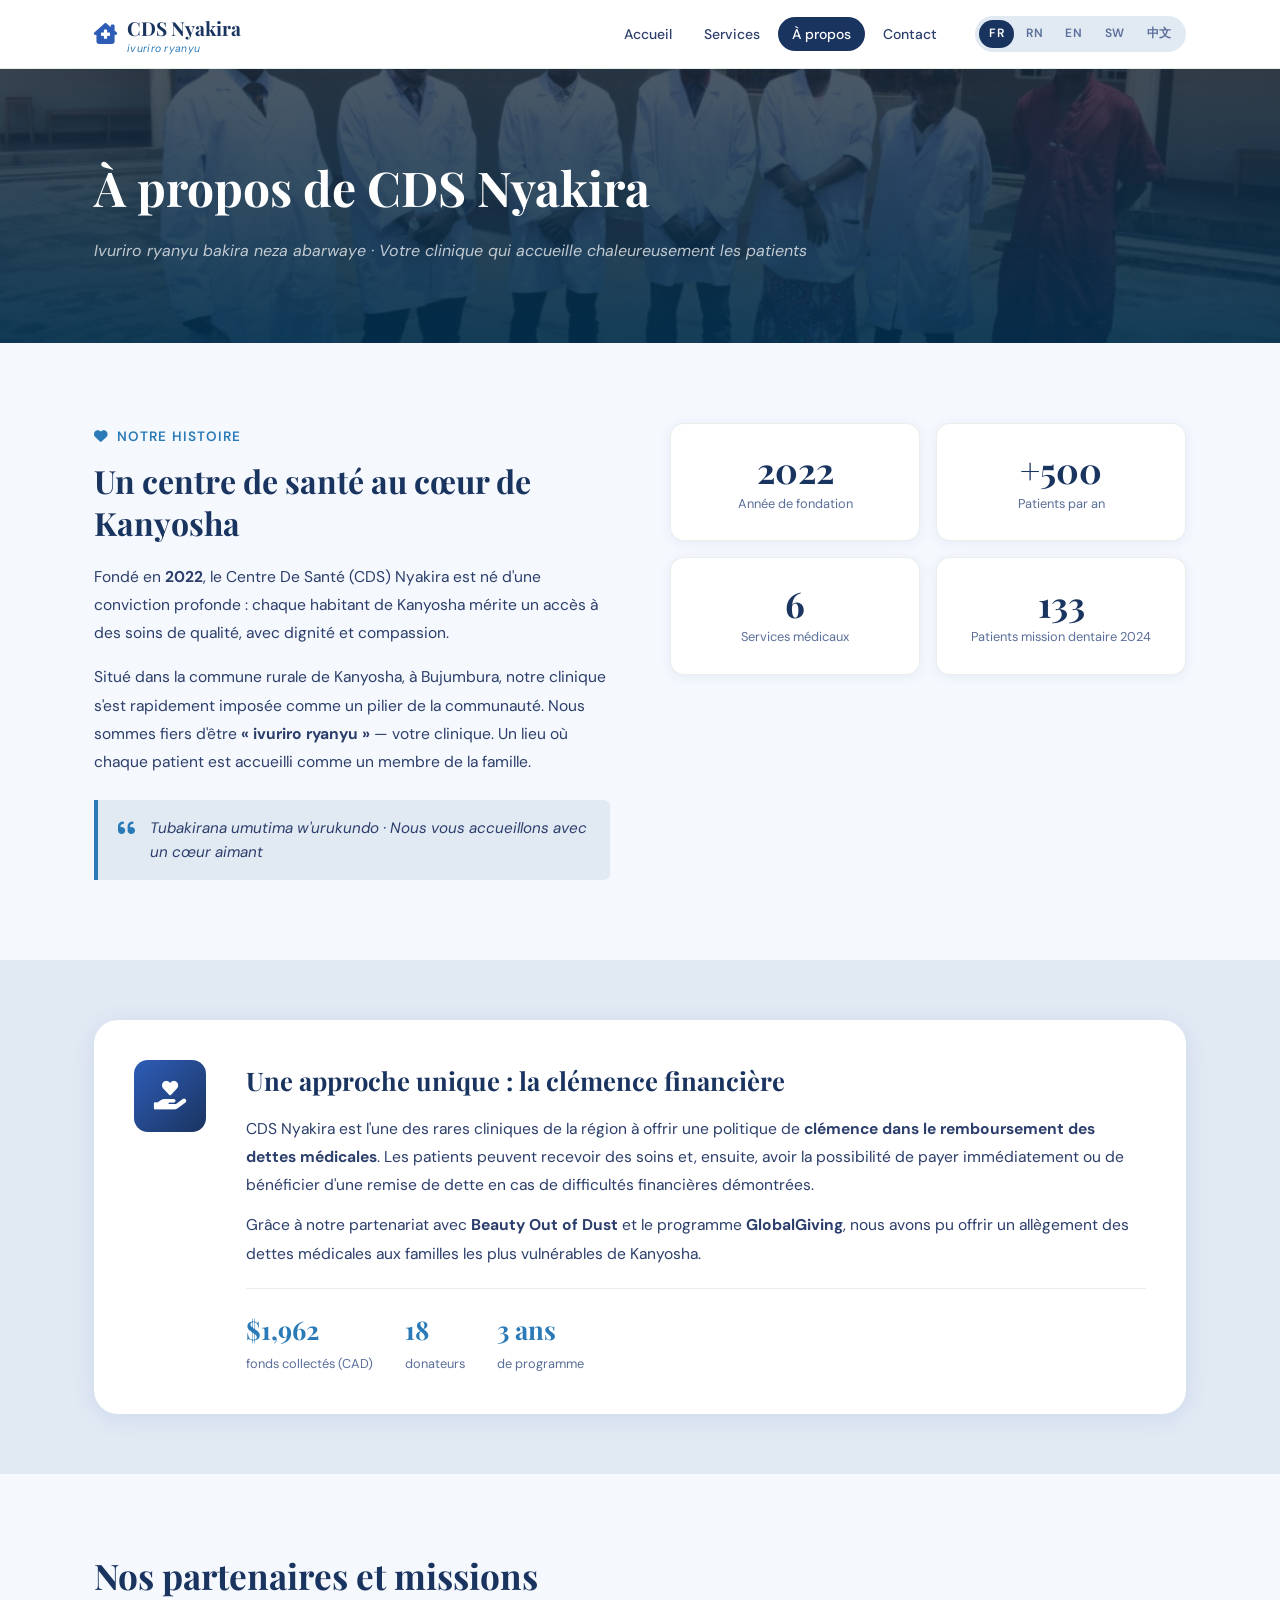
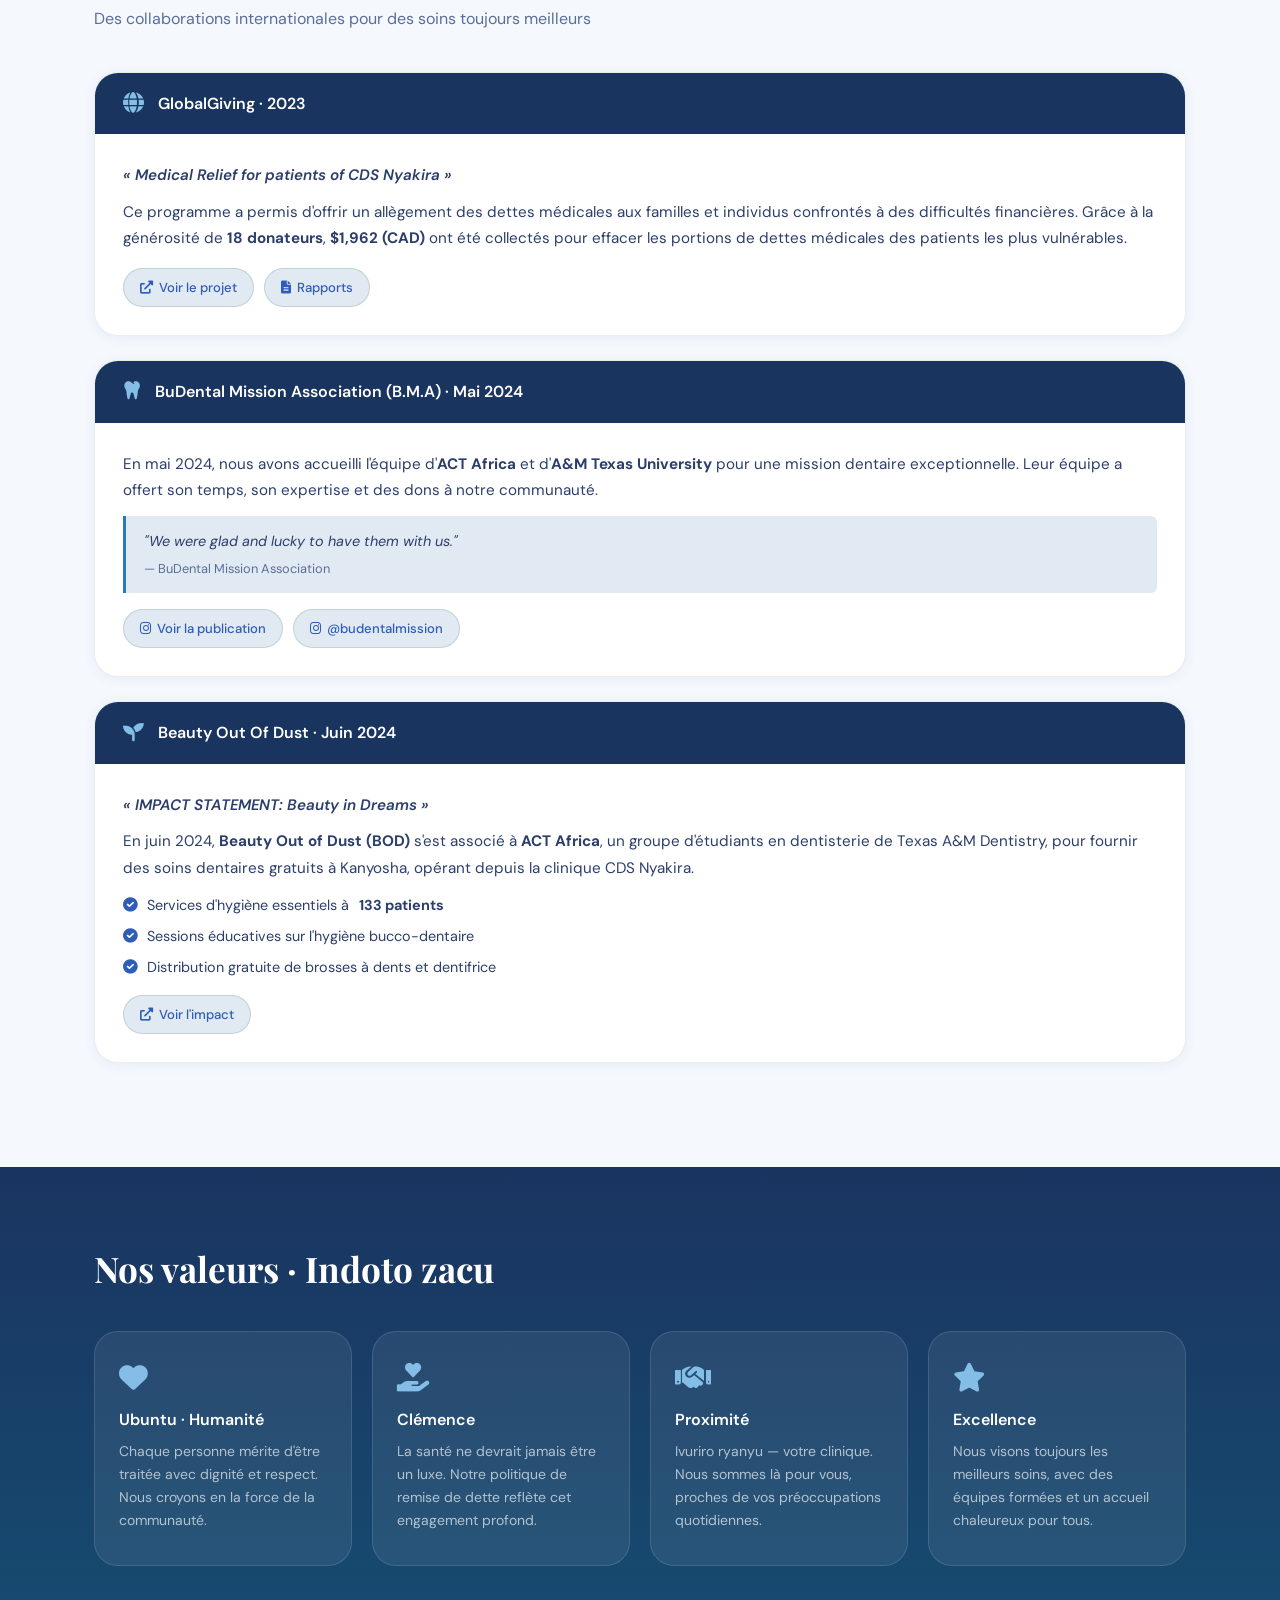
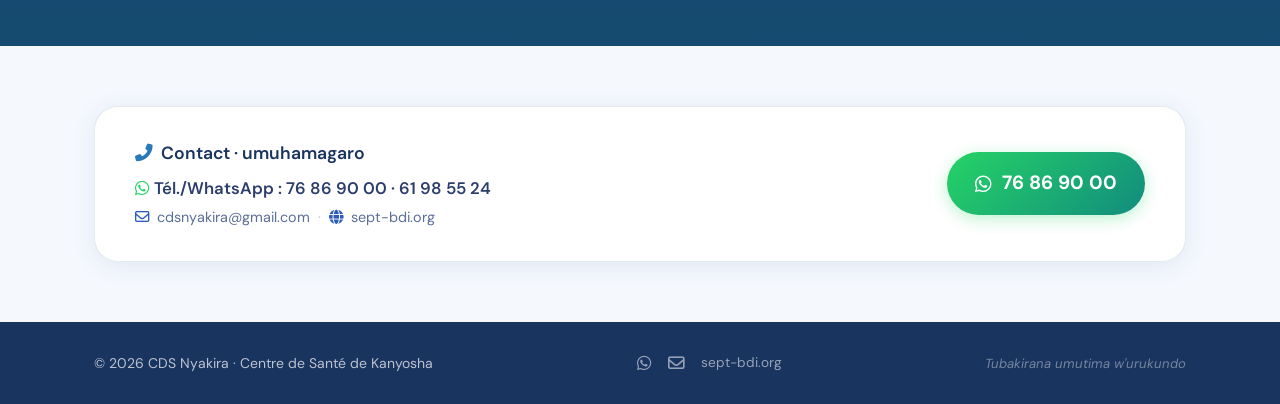
==== about.html @ dc771d0a "Initial commit" ====
<!DOCTYPE html>
<html lang="fr">
<head>
  <meta charset="UTF-8">
  <meta name="viewport" content="width=device-width, initial-scale=1.0">
  <title>CDS Nyakira · À propos de notre clinique à Kanyosha</title>
  <meta name="description" content="Découvrez l'histoire, la mission et les valeurs du Centre De Santé Nyakira à Kanyosha, Bujumbura. Fondé en 2022, partenaire de GlobalGiving et BuDental Mission.">
  <link rel="preconnect" href="https://fonts.googleapis.com">
  <link rel="preconnect" href="https://fonts.gstatic.com" crossorigin>
  <link href="https://fonts.googleapis.com/css2?family=Playfair+Display:ital,wght@0,500;0,700;1,500&family=DM+Sans:wght@300;400;500;600&display=swap" rel="stylesheet">
  <link rel="stylesheet" href="https://cdnjs.cloudflare.com/ajax/libs/font-awesome/6.0.0-beta3/css/all.min.css">
  <link rel="stylesheet" href="css/styles.css">
</head>
<body>

  <!-- ===== HEADER ===== -->
  <header class="site-header">
    <div class="container header-inner">
      <div class="logo">
        <i class="fas fa-clinic-medical"></i>
        <span>CDS Nyakira <small>ivuriro ryanyu</small></span>
      </div>
      <nav class="nav-links">
        <a href="index.html">Accueil</a>
        <a href="services.html">Services</a>
        <a href="about.html" class="active">À propos</a>
        <a href="contact.html">Contact</a>
      </nav>
      <div class="lang-selector" id="langSelector">
        <span class="lang-item active" data-lang="fr">FR</span>
        <span class="lang-item" data-lang="rn">RN</span>
        <span class="lang-item" data-lang="en">EN</span>
        <span class="lang-item" data-lang="sw">SW</span>
        <span class="lang-item" data-lang="zh">中文</span>
      </div>
    </div>
  </header>

  <main>

    <!-- ===== PAGE HEADER ===== -->
    <section class="page-header" style="background-image: url('assets/equipe_nyakira.jpeg');">
      <div class="page-header-overlay"></div>
      <div class="container page-header-content">
        <h1 class="page-title">À propos de CDS Nyakira</h1>
        <p class="page-subtitle">Ivuriro ryanyu bakira neza abarwaye · Votre clinique qui accueille chaleureusement les patients</p>
      </div>
    </section>

    <!-- ===== HISTOIRE & MISSION ===== -->
    <section class="about-mission">
      <div class="container">
        <div class="mission-grid">
          <div class="mission-text">
            <div class="section-tagline">
              <i class="fas fa-heart"></i>
              <span>Notre histoire</span>
            </div>
            <h2>Un centre de santé au cœur de Kanyosha</h2>
            <p class="mission-paragraph">
              Fondé en <strong>2022</strong>, le Centre De Santé (CDS) Nyakira est né d'une conviction profonde : 
              chaque habitant de Kanyosha mérite un accès à des soins de qualité, avec dignité et compassion.
            </p>
            <p class="mission-paragraph">
              Situé dans la commune rurale de Kanyosha, à Bujumbura, notre clinique s'est rapidement imposée 
              comme un pilier de la communauté. Nous sommes fiers d'être <strong>« ivuriro ryanyu »</strong> — votre clinique. 
              Un lieu où chaque patient est accueilli comme un membre de la famille.
            </p>
            <div class="mission-quote">
              <i class="fas fa-quote-left"></i>
              <p>Tubakirana umutima w'urukundo · Nous vous accueillons avec un cœur aimant</p>
            </div>
          </div>
          <div class="mission-stats">
            <div class="stat-card">
              <div class="stat-number">2022</div>
              <div class="stat-label">Année de fondation</div>
            </div>
            <div class="stat-card">
              <div class="stat-number">+500</div>
              <div class="stat-label">Patients par an</div>
            </div>
            <div class="stat-card">
              <div class="stat-number">6</div>
              <div class="stat-label">Services médicaux</div>
            </div>
            <div class="stat-card">
              <div class="stat-number">133</div>
              <div class="stat-label">Patients mission dentaire 2024</div>
            </div>
          </div>
        </div>
      </div>
    </section>

    <!-- ===== APPROCHE : CLÉMENCE FINANCIÈRE ===== -->
    <section class="approach-section">
      <div class="container">
        <div class="approach-card">
          <div class="approach-icon">
            <i class="fas fa-hand-holding-heart"></i>
          </div>
          <div class="approach-content">
            <h2>Une approche unique : la clémence financière</h2>
            <p>
              CDS Nyakira est l'une des rares cliniques de la région à offrir une politique de <strong>clémence dans le remboursement des dettes médicales</strong>. 
              Les patients peuvent recevoir des soins et, ensuite, avoir la possibilité de payer immédiatement ou de bénéficier d'une remise de dette en cas de difficultés financières démontrées.
            </p>
            <p>
              Grâce à notre partenariat avec <strong>Beauty Out of Dust</strong> et le programme <strong>GlobalGiving</strong>, nous avons pu offrir un allègement 
              des dettes médicales aux familles les plus vulnérables de Kanyosha.
            </p>
            <div class="approach-stats">
              <div class="approach-stat-item">
                <span class="stat-highlight">$1,962</span>
                <span class="stat-desc">fonds collectés (CAD)</span>
              </div>
              <div class="approach-stat-item">
                <span class="stat-highlight">18</span>
                <span class="stat-desc">donateurs</span>
              </div>
              <div class="approach-stat-item">
                <span class="stat-highlight">3 ans</span>
                <span class="stat-desc">de programme</span>
              </div>
            </div>
          </div>
        </div>
      </div>
    </section>

    <!-- ===== PARTENARIATS & MISSIONS ===== -->
    <section class="partnerships-section">
      <div class="container">
        <h2 class="section-title">Nos partenaires et missions</h2>
        <p class="section-sub">Des collaborations internationales pour des soins toujours meilleurs</p>

        <!-- GlobalGiving -->
        <div class="partnership-card">
          <div class="partnership-header">
            <i class="fas fa-globe"></i>
            <h3>GlobalGiving · 2023</h3>
          </div>
          <div class="partnership-body">
            <p class="partnership-title">« Medical Relief for patients of CDS Nyakira »</p>
            <p>
              Ce programme a permis d'offrir un allègement des dettes médicales aux familles et individus confrontés à des difficultés financières. 
              Grâce à la générosité de <strong>18 donateurs</strong>, <strong>$1,962 (CAD)</strong> ont été collectés pour effacer les portions de dettes médicales des patients les plus vulnérables.
            </p>
            <div class="partnership-links">
              <a href="https://www.globalgiving.org/projects/medical-relief-for-patients-of-cds-nyakira/" target="_blank" rel="noopener" class="btn-link">
                <i class="fas fa-external-link-alt"></i> Voir le projet
              </a>
              <a href="https://www.globalgiving.org/projects/medical-relief-for-patients-of-cds-nyakira/reports/#menu" target="_blank" rel="noopener" class="btn-link">
                <i class="fas fa-file-alt"></i> Rapports
              </a>
            </div>
          </div>
        </div>

        <!-- BuDental Mission -->
        <div class="partnership-card">
          <div class="partnership-header">
            <i class="fas fa-tooth"></i>
            <h3>BuDental Mission Association (B.M.A) · Mai 2024</h3>
          </div>
          <div class="partnership-body">
            <p>
              En mai 2024, nous avons accueilli l'équipe d'<strong>ACT Africa</strong> et d'<strong>A&amp;M Texas University</strong> pour une mission dentaire exceptionnelle. Leur équipe a offert son temps, son expertise et des dons à notre communauté.
            </p>
            <blockquote class="instagram-quote">
              "We were glad and lucky to have them with us."
              <footer>— BuDental Mission Association</footer>
            </blockquote>
            <div class="partnership-links">
              <a href="https://www.instagram.com/p/C_Gjzfpi729/" target="_blank" rel="noopener" class="btn-link">
                <i class="fab fa-instagram"></i> Voir la publication
              </a>
              <a href="https://www.instagram.com/budentalmission/" target="_blank" rel="noopener" class="btn-link">
                <i class="fab fa-instagram"></i> @budentalmission
              </a>
            </div>
          </div>
        </div>

        <!-- Beauty Out Of Dust -->
        <div class="partnership-card">
          <div class="partnership-header">
            <i class="fas fa-seedling"></i>
            <h3>Beauty Out Of Dust · Juin 2024</h3>
          </div>
          <div class="partnership-body">
            <p class="partnership-title">« IMPACT STATEMENT: Beauty in Dreams »</p>
            <p>
              En juin 2024, <strong>Beauty Out of Dust (BOD)</strong> s'est associé à <strong>ACT Africa</strong>, un groupe d'étudiants en dentisterie de Texas A&amp;M Dentistry, pour fournir des soins dentaires gratuits à Kanyosha, opérant depuis la clinique CDS Nyakira.
            </p>
            <ul class="impact-list">
              <li><i class="fas fa-check-circle"></i> Services d'hygiène essentiels à <strong>133 patients</strong></li>
              <li><i class="fas fa-check-circle"></i> Sessions éducatives sur l'hygiène bucco-dentaire</li>
              <li><i class="fas fa-check-circle"></i> Distribution gratuite de brosses à dents et dentifrice</li>
            </ul>
            <div class="partnership-links">
              <a href="https://www.bod11.org/impact.html" target="_blank" rel="noopener" class="btn-link">
                <i class="fas fa-external-link-alt"></i> Voir l'impact
              </a>
            </div>
          </div>
        </div>

      </div>
    </section>

    <!-- ===== VALEURS ===== -->
    <section class="values-section">
      <div class="container">
        <h2 class="section-title">Nos valeurs · Indoto zacu</h2>
        <div class="values-grid">
          <div class="value-card">
            <i class="fas fa-heart"></i>
            <h3>Ubuntu · Humanité</h3>
            <p>Chaque personne mérite d'être traitée avec dignité et respect. Nous croyons en la force de la communauté.</p>
          </div>
          <div class="value-card">
            <i class="fas fa-hand-holding-heart"></i>
            <h3>Clémence</h3>
            <p>La santé ne devrait jamais être un luxe. Notre politique de remise de dette reflète cet engagement profond.</p>
          </div>
          <div class="value-card">
            <i class="fas fa-handshake"></i>
            <h3>Proximité</h3>
            <p>Ivuriro ryanyu — votre clinique. Nous sommes là pour vous, proches de vos préoccupations quotidiennes.</p>
          </div>
          <div class="value-card">
            <i class="fas fa-star"></i>
            <h3>Excellence</h3>
            <p>Nous visons toujours les meilleurs soins, avec des équipes formées et un accueil chaleureux pour tous.</p>
          </div>
        </div>
      </div>
    </section>

    <!-- ===== CONTACT BAND ===== -->
    <section class="container">
      <div class="contact-band">
        <div class="contact-info">
          <h3><i class="fas fa-phone-alt"></i> Contact · umuhamagaro</h3>
          <p class="contact-phone"><i class="fab fa-whatsapp"></i> Tél./WhatsApp : 76 86 90 00 · 61 98 55 24</p>
          <p class="contact-email">
            <i class="far fa-envelope"></i> cdsnyakira@gmail.com
            <span class="separator">·</span>
            <i class="fas fa-globe"></i> sept-bdi.org
          </p>
        </div>
        <div class="contact-highlight">
          <i class="fab fa-whatsapp"></i> 76 86 90 00
        </div>
      </div>
    </section>

  </main>

  <!-- ===== FOOTER ===== -->
  <footer class="footer">
    <div class="container footer-content">
      <div>© 2026 CDS Nyakira · Centre de Santé de Kanyosha</div>
      <div class="footer-links">
        <a href="https://wa.me/25776869000" target="_blank" rel="noopener"><i class="fab fa-whatsapp"></i></a>
        <a href="mailto:cdsnyakira@gmail.com"><i class="far fa-envelope"></i></a>
        <a href="https://sept-bdi.org" target="_blank" rel="noopener">sept-bdi.org</a>
      </div>
      <div class="footer-motto">Tubakirana umutima w'urukundo</div>
    </div>
  </footer>

  <script src="js/script.js"></script>
</body>
</html>
---- css/styles.css ----
/* ============================================================
   CDS Nyakira — styles.css
   Design: Warm-earthy humanitarian, rooted in African soil
   Palette: deep forest green + warm ochre + soft cream
   ============================================================ */

@import url('https://fonts.googleapis.com/css2?family=Playfair+Display:ital,wght@0,500;0,700;1,500&family=DM+Sans:wght@300;400;500;600&display=swap');

/* ── CSS Variables ─────────────────────────────────────────── */
:root {
  --green-deep:   #1a3460;
  --green-mid:    #2e5db8;
  --green-light:  #4a7fd4;
  --ochre:        #2a7ab7;
  --ochre-light:  #84bee6;
  --cream:        #f5f8fd;
  --cream-dark:   #e1e9f3;
  --text-dark:    #0f1e3d;
  --text-mid:     #2c3e6b;
  --text-light:   #5a6e99;
  --white:        #ffffff;
  --shadow-soft:  0 4px 24px rgba(46,93,184,0.10);
  --shadow-card:  0 2px 12px rgba(46,93,184,0.08);
  --radius-sm:    6px;
  --radius-md:    14px;
  --radius-lg:    24px;
  --radius-pill:  100px;
  --transition:   0.25s ease;
  --font-display: 'Playfair Display', Georgia, serif;
  --font-body:    'DM Sans', system-ui, sans-serif;
}

/* ── Reset & Base ──────────────────────────────────────────── */
*, *::before, *::after { box-sizing: border-box; margin: 0; padding: 0; }
html { scroll-behavior: smooth; font-size: 16px; }
body {
  font-family: var(--font-body);
  background: var(--cream);
  color: var(--text-dark);
  line-height: 1.6;
  -webkit-font-smoothing: antialiased;
}
img { display: block; max-width: 100%; }
a { color: inherit; text-decoration: none; }
ul { list-style: none; }

/* ── Container ─────────────────────────────────────────────── */
.container {
  width: 100%;
  max-width: 1140px;
  margin-inline: auto;
  padding-inline: 24px;
}

/* ── Header ────────────────────────────────────────────────── */
.site-header {
  position: sticky;
  top: 0;
  z-index: 100;
  background: var(--white);
  border-bottom: 1px solid rgba(46,107,69,0.12);
  box-shadow: 0 2px 16px rgba(26,61,43,0.06);
  transition: box-shadow var(--transition);
}
.header-inner {
  display: flex;
  align-items: center;
  gap: 24px;
  height: 68px;
}
.logo {
  display: flex;
  align-items: center;
  gap: 10px;
  font-family: var(--font-display);
  font-size: 1.2rem;
  font-weight: 700;
  color: var(--green-deep);
  white-space: nowrap;
  flex-shrink: 0;
}
.logo i {
  color: var(--green-mid);
  font-size: 1.3rem;
}
.logo small {
  display: block;
  font-family: var(--font-body);
  font-size: 0.65rem;
  font-weight: 400;
  color: var(--ochre);
  font-style: italic;
  letter-spacing: 0.03em;
  line-height: 1;
}

.nav-links {
  display: flex;
  gap: 4px;
  margin-left: auto;
}
.nav-links a {
  padding: 6px 14px;
  border-radius: var(--radius-pill);
  font-size: 0.875rem;
  font-weight: 500;
  color: var(--text-mid);
  transition: all var(--transition);
}
.nav-links a:hover,
.nav-links a.active {
  background: var(--green-deep);
  color: var(--white);
}

.lang-selector {
  display: flex;
  gap: 2px;
  background: var(--cream-dark);
  padding: 4px;
  border-radius: var(--radius-pill);
  flex-shrink: 0;
}
.lang-item {
  padding: 4px 10px;
  border-radius: var(--radius-pill);
  font-size: 0.75rem;
  font-weight: 600;
  color: var(--text-light);
  cursor: pointer;
  transition: all var(--transition);
  letter-spacing: 0.05em;
}
.lang-item:hover { color: var(--green-mid); }
.lang-item.active {
  background: var(--green-deep);
  color: var(--white);
}

/* ── Hero Section ──────────────────────────────────────────── */
.hero {
  position: relative;
  min-height: 88vh;
  display: flex;
  align-items: center;
  background-size: cover;
  background-position: center;
  background-color: var(--green-deep);
}
.hero-overlay {
  position: absolute;
  inset: 0;
  background: linear-gradient(110deg,
    rgba(26, 46, 61, 0.88) 0%,
    rgba(26, 44, 61, 0.72) 50%,
    rgba(26, 49, 61, 0.4) 100%);
}
.hero-grid { position: relative; z-index: 1; }
.hero-content { max-width: 640px; }

.hero-subhead {
  display: inline-flex;
  align-items: center;
  gap: 8px;
  background: rgba(201,134,42,0.18);
  border: 1px solid rgba(201,134,42,0.35);
  color: var(--ochre-light);
  font-size: 0.875rem;
  font-weight: 500;
  padding: 6px 16px;
  border-radius: var(--radius-pill);
  margin-bottom: 20px;
  letter-spacing: 0.04em;
}
.hero-subhead i { color: #d7272ac3; }

.hero-title {
  font-family: var(--font-display);
  font-size: clamp(2.2rem, 5vw, 3.6rem);
  line-height: 1.15;
  color: var(--white);
  margin-bottom: 20px;
  font-weight: 700;
}
.hero-kirundi {
  display: block;
  font-size: 0.8em;
  font-style: italic;
  color: var(--ochre-light);
  font-weight: 500;
  margin-bottom: 4px;
}

.hero-text {
  color: rgba(255,255,255,0.82);
  font-size: 1.05rem;
  line-height: 1.7;
  margin-bottom: 32px;
  max-width: 520px;
}

.btn-group {
  display: flex;
  flex-wrap: wrap;
  gap: 12px;
  margin-bottom: 32px;
}
.btn {
  display: inline-flex;
  align-items: center;
  gap: 8px;
  padding: 13px 26px;
  border-radius: var(--radius-pill);
  font-size: 0.925rem;
  font-weight: 600;
  cursor: pointer;
  transition: all var(--transition);
  border: 2px solid transparent;
}
.btn-primary {
  background: var(--ochre);
  color: var(--white);
  border-color: var(--ochre);
}
.btn-primary:hover {
  background: var(--ochre-light);
  border-color: var(--ochre-light);
  transform: translateY(-2px);
  box-shadow: 0 6px 20px rgba(201,134,42,0.35);
}
.btn-outline {
  background: transparent;
  color: var(--white);
  border-color: rgba(255,255,255,0.5);
}
.btn-outline:hover {
  background: rgba(255,255,255,0.12);
  border-color: var(--white);
}
.btn-green {
  background: var(--green-mid);
  color: var(--white);
  border-color: var(--green-mid);
}
.btn-green:hover {
  background: var(--green-deep);
  transform: translateY(-2px);
}

.badge-group {
  display: flex;
  flex-wrap: wrap;
  gap: 8px;
}
.badge-impact {
  display: inline-flex;
  align-items: center;
  gap: 6px;
  background: rgba(255,255,255,0.10);
  border: 1px solid rgba(255,255,255,0.20);
  color: rgba(255,255,255,0.85);
  font-size: 0.78rem;
  padding: 5px 12px;
  border-radius: var(--radius-pill);
}
.badge-impact i { color: var(--ochre-light); }

/* ── Section Titles ────────────────────────────────────────── */
.section-title {
  font-family: var(--font-display);
  font-size: clamp(1.6rem, 3vw, 2.2rem);
  color: var(--green-deep);
  margin-bottom: 8px;
  line-height: 1.25;
}
.section-sub {
  color: var(--text-light);
  font-size: 1rem;
  margin-bottom: 40px;
}
.section-tagline {
  display: inline-flex;
  align-items: center;
  gap: 8px;
  color: var(--ochre);
  font-size: 0.85rem;
  font-weight: 600;
  letter-spacing: 0.08em;
  text-transform: uppercase;
  margin-bottom: 12px;
}

/* ── Services Grid ─────────────────────────────────────────── */
.services-section {
  padding-block: 80px;
}
.card-grid {
  display: grid;
  grid-template-columns: repeat(auto-fill, minmax(170px, 1fr));
  gap: 16px;
}
.service-card {
  background: var(--white);
  border: 1px solid rgba(46,107,69,0.10);
  border-radius: var(--radius-md);
  padding: 28px 20px;
  text-align: center;
  cursor: pointer;
  transition: all var(--transition);
  box-shadow: var(--shadow-card);
}
.service-card:hover {
  transform: translateY(-5px);
  box-shadow: var(--shadow-soft);
  border-color: var(--green-light);
}
.service-card i {
  font-size: 1.8rem;
  color: var(--green-mid);
  margin-bottom: 12px;
  display: block;
}
.service-card h3 {
  font-size: 0.95rem;
  font-weight: 600;
  color: var(--green-deep);
  margin-bottom: 4px;
}
.service-card p {
  font-size: 0.8rem;
  color: var(--text-light);
}

/* ── Partners / Impact ─────────────────────────────────────── */
.partners-section {
  padding-block: 60px;
}
.partner-logos {
  display: flex;
  flex-wrap: wrap;
  gap: 20px;
  margin-bottom: 32px;
}
.partner-item {
  display: flex;
  align-items: center;
  gap: 10px;
  background: var(--white);
  border: 1px solid rgba(46,107,69,0.12);
  padding: 12px 20px;
  border-radius: var(--radius-md);
  font-size: 0.9rem;
  font-weight: 500;
  color: var(--text-mid);
  cursor: pointer;
  transition: all var(--transition);
  box-shadow: var(--shadow-card);
}
.partner-item i {
  color: var(--green-mid);
  font-size: 1.1rem;
}
.partner-item:hover {
  border-color: var(--green-mid);
  transform: translateY(-2px);
}
.impact-statement {
  background: linear-gradient(135deg, var(--green-deep) 0%, var(--green-mid) 100%);
  border-radius: var(--radius-lg);
  padding: 28px 32px;
  color: rgba(255,255,255,0.9);
  font-size: 0.975rem;
  line-height: 1.7;
}
.impact-statement p + p { margin-top: 10px; }
.impact-statement strong { color: var(--ochre-light); }
.impact-statement em { font-style: italic; color: rgba(255,255,255,0.75); }
.star { font-size: 1.1em; }

/* ── Contact Band ──────────────────────────────────────────── */
.contact-band {
  background: var(--white);
  border: 1px solid rgba(46,107,69,0.12);
  border-radius: var(--radius-lg);
  padding: 32px 40px;
  display: flex;
  align-items: center;
  justify-content: space-between;
  gap: 24px;
  margin-block: 60px;
  box-shadow: var(--shadow-soft);
}
.contact-info h3 {
  font-size: 1.1rem;
  font-weight: 600;
  color: var(--green-deep);
  margin-bottom: 8px;
  display: flex;
  align-items: center;
  gap: 8px;
}
.contact-info h3 i { color: var(--ochre); }
.contact-phone {
  font-size: 1.05rem;
  font-weight: 600;
  color: var(--text-mid);
  margin-bottom: 4px;
}
.contact-phone .fab { color: #25d366; }
.contact-email {
  font-size: 0.9rem;
  color: var(--text-light);
  display: flex;
  align-items: center;
  gap: 8px;
  flex-wrap: wrap;
}
.contact-email i { color: var(--green-mid); }
.separator { color: var(--text-light); opacity: 0.4; }
.contact-highlight {
  background: linear-gradient(135deg, #25d366, #128c7e);
  color: var(--white);
  padding: 16px 28px;
  border-radius: var(--radius-pill);
  font-size: 1.2rem;
  font-weight: 700;
  display: flex;
  align-items: center;
  gap: 10px;
  white-space: nowrap;
  flex-shrink: 0;
  box-shadow: 0 4px 16px rgba(37,211,102,0.30);
}

/* ── About Grid (home) ─────────────────────────────────────── */
.about-section { padding-bottom: 80px; }
.about-grid {
  display: grid;
  grid-template-columns: 1fr 1fr;
  gap: 24px;
}
.about-card {
  border-radius: var(--radius-lg);
  padding: 36px 32px;
}
.about-card.compassion {
  background: linear-gradient(135deg, var(--green-deep) 0%, #055c9bcc 100%);
  color: var(--white);
}
.about-card.location {
  background: var(--white);
  border: 1px solid rgba(46,107,69,0.12);
  box-shadow: var(--shadow-soft);
  color: var(--text-dark);
}
.about-card i {
  font-size: 2rem;
  margin-bottom: 16px;
  display: block;
}
.about-card.compassion i { color: var(--ochre-light); }
.about-card.location i { color: var(--green-mid); }
.about-card h3 {
  font-family: var(--font-display);
  font-size: 1.3rem;
  margin-bottom: 12px;
}
.about-card.compassion h3 { color: var(--white); }
.about-card.location h3 { color: var(--green-deep); }
.about-card p {
  font-size: 0.9rem;
  line-height: 1.7;
  margin-bottom: 10px;
}
.about-card.compassion p { color: rgba(255,255,255,0.82); }
.about-card.location p { color: var(--text-mid); }
.about-card .source {
  font-size: 0.78rem;
  font-style: italic;
  opacity: 0.65;
}
.about-card .description {
  padding-top: 10px;
  border-top: 1px solid rgba(255,255,255,0.15);
  font-size: 0.85rem !important;
}
.partners-note {
  display: flex;
  align-items: center;
  gap: 8px;
  font-size: 0.875rem !important;
  font-weight: 500;
  color: var(--green-mid) !important;
  background: rgba(74, 113, 150, 0.08);
  padding: 10px 14px;
  border-radius: var(--radius-sm);
  margin-top: 12px;
}
.partners-note i { color: var(--green-mid); }

/* ── Page Header (inner pages) ─────────────────────────────── */
.page-header {
  position: relative;
  padding-block: 80px;
  background-size: cover;
  background-position: center;
  background-color: var(--green-mid);
}
.page-header-overlay {
  position: absolute;
  inset: 0;
  background: linear-gradient(to bottom, rgba(26, 43, 61, 0.78), rgba(0, 46, 77, 0.92));
}
.page-header-content {
  position: relative;
  z-index: 1;
}
.page-title {
  font-family: var(--font-display);
  font-size: clamp(2rem, 4vw, 3rem);
  color: var(--white);
  margin-bottom: 12px;
}
.page-subtitle {
  color: rgba(255,255,255,0.72);
  font-size: 1rem;
  font-style: italic;
}

/* ── About Page ────────────────────────────────────────────── */
.about-mission { padding-block: 80px; }
.mission-grid {
  display: grid;
  grid-template-columns: 1fr 1fr;
  gap: 60px;
  align-items: start;
}
.mission-text h2 {
  font-family: var(--font-display);
  font-size: clamp(1.5rem, 2.5vw, 2rem);
  color: var(--green-deep);
  margin-bottom: 20px;
  line-height: 1.3;
}
.mission-paragraph {
  color: var(--text-mid);
  font-size: 0.975rem;
  line-height: 1.8;
  margin-bottom: 16px;
}
.mission-quote {
  display: flex;
  gap: 14px;
  align-items: flex-start;
  background: var(--cream-dark);
  border-left: 4px solid var(--ochre);
  padding: 16px 20px;
  border-radius: 0 var(--radius-sm) var(--radius-sm) 0;
  margin-top: 24px;
}
.mission-quote i { color: var(--ochre); font-size: 1.2rem; flex-shrink: 0; margin-top: 2px; }
.mission-quote p { font-style: italic; color: var(--text-mid); font-size: 0.95rem; }
.mission-stats {
  display: grid;
  grid-template-columns: 1fr 1fr;
  gap: 16px;
}
.stat-card {
  background: var(--white);
  border: 1px solid rgba(46,107,69,0.10);
  border-radius: var(--radius-md);
  padding: 28px 20px;
  text-align: center;
  box-shadow: var(--shadow-card);
}
.stat-number {
  font-family: var(--font-display);
  font-size: 2.2rem;
  font-weight: 700;
  color: var(--green-deep);
  line-height: 1;
  margin-bottom: 8px;
}
.stat-label {
  font-size: 0.8rem;
  color: var(--text-light);
  line-height: 1.3;
}

/* ── Approach Section ──────────────────────────────────────── */
.approach-section {
  background: var(--cream-dark);
  padding-block: 60px;
}
.approach-card {
  display: grid;
  grid-template-columns: 80px 1fr;
  gap: 32px;
  background: var(--white);
  border-radius: var(--radius-lg);
  padding: 40px;
  box-shadow: var(--shadow-soft);
}
.approach-icon {
  width: 72px;
  height: 72px;
  background: linear-gradient(135deg, var(--green-mid), var(--green-deep));
  border-radius: var(--radius-md);
  display: flex;
  align-items: center;
  justify-content: center;
  flex-shrink: 0;
}
.approach-icon i { font-size: 1.8rem; color: var(--white); }
.approach-content h2 {
  font-family: var(--font-display);
  font-size: 1.6rem;
  color: var(--green-deep);
  margin-bottom: 14px;
}
.approach-content p {
  color: var(--text-mid);
  font-size: 0.975rem;
  line-height: 1.8;
  margin-bottom: 12px;
}
.approach-stats {
  display: flex;
  gap: 32px;
  flex-wrap: wrap;
  margin-top: 20px;
  padding-top: 20px;
  border-top: 1px solid rgba(46,107,69,0.10);
}
.approach-stat-item {
  display: flex;
  flex-direction: column;
  gap: 4px;
}
.stat-highlight {
  font-family: var(--font-display);
  font-size: 1.6rem;
  font-weight: 700;
  color: var(--ochre);
}
.stat-desc { font-size: 0.8rem; color: var(--text-light); }

/* ── Partnerships Section ──────────────────────────────────── */
.partnerships-section { padding-block: 80px; }
.partnership-card {
  background: var(--white);
  border: 1px solid rgba(46,107,69,0.10);
  border-radius: var(--radius-lg);
  overflow: hidden;
  margin-bottom: 24px;
  box-shadow: var(--shadow-card);
  transition: box-shadow var(--transition);
}
.partnership-card:hover { box-shadow: var(--shadow-soft); }
.partnership-header {
  display: flex;
  align-items: center;
  gap: 14px;
  background: var(--green-deep);
  padding: 18px 28px;
  color: var(--white);
}
.partnership-header i { font-size: 1.3rem; color: var(--ochre-light); }
.partnership-header h3 { font-size: 1rem; font-weight: 600; }
.partnership-body { padding: 28px; }
.partnership-title {
  font-style: italic;
  font-weight: 600;
  color: var(--green-mid);
  margin-bottom: 10px !important;
}
.partnership-body p {
  color: var(--text-mid);
  font-size: 0.95rem;
  line-height: 1.75;
  margin-bottom: 10px;
}
.impact-list {
  margin: 12px 0 16px;
  display: flex;
  flex-direction: column;
  gap: 8px;
}
.impact-list li {
  display: flex;
  align-items: center;
  gap: 10px;
  font-size: 0.9rem;
  color: var(--text-mid);
}
.impact-list i { color: var(--green-mid); flex-shrink: 0; }
.instagram-quote {
  background: var(--cream-dark);
  border-left: 3px solid var(--ochre);
  padding: 14px 18px;
  border-radius: 0 var(--radius-sm) var(--radius-sm) 0;
  font-style: italic;
  color: var(--text-mid);
  font-size: 0.9rem;
  margin: 12px 0;
}
.instagram-quote footer {
  font-size: 0.8rem;
  color: var(--text-light);
  margin-top: 6px;
  font-style: normal;
}
.partnership-links {
  display: flex;
  flex-wrap: wrap;
  gap: 10px;
  margin-top: 16px;
}
.btn-link {
  display: inline-flex;
  align-items: center;
  gap: 6px;
  padding: 8px 16px;
  border-radius: var(--radius-pill);
  font-size: 0.82rem;
  font-weight: 500;
  background: var(--cream-dark);
  color: var(--green-mid);
  border: 1px solid rgba(46,107,69,0.18);
  transition: all var(--transition);
}
.btn-link:hover {
  background: var(--green-deep);
  color: var(--white);
  border-color: var(--green-deep);
}

/* ── Values Section ────────────────────────────────────────── */
.values-section {
  background: linear-gradient(to bottom, var(--green-deep) 0%, #164c71 100%);
  padding-block: 80px;
}
.values-section .section-title { color: var(--white); }
.values-grid {
  display: grid;
  grid-template-columns: repeat(auto-fill, minmax(220px, 1fr));
  gap: 20px;
  margin-top: 40px;
}
.value-card {
  background: rgba(255,255,255,0.07);
  border: 1px solid rgba(255,255,255,0.12);
  border-radius: var(--radius-lg);
  padding: 32px 24px;
  transition: all var(--transition);
}
.value-card:hover {
  background: rgba(255,255,255,0.12);
  transform: translateY(-4px);
}
.value-card i {
  font-size: 1.8rem;
  color: var(--ochre-light);
  margin-bottom: 14px;
  display: block;
}
.value-card h3 {
  font-size: 1rem;
  font-weight: 600;
  color: var(--white);
  margin-bottom: 8px;
}
.value-card p {
  font-size: 0.875rem;
  color: rgba(255,255,255,0.65);
  line-height: 1.65;
}

/* ── Services Detail (services.html) ───────────────────────── */
.services-intro {
  padding-block: 48px;
  background: var(--cream-dark);
}
.intro-text {
  max-width: 700px;
  margin: 0 auto;
  text-align: center;
  color: var(--text-mid);
  font-size: 1.05rem;
  line-height: 1.8;
  font-style: italic;
}
.services-detailed { padding-block: 60px; }
.service-detailed-card {
  display: grid;
  grid-template-columns: 88px 1fr;
  gap: 28px;
  align-items: start;
  background: var(--white);
  border: 1px solid rgba(46,107,69,0.10);
  border-radius: var(--radius-lg);
  padding: 32px 36px;
  margin-bottom: 20px;
  box-shadow: var(--shadow-card);
  transition: all var(--transition);
}
.service-detailed-card:hover {
  box-shadow: var(--shadow-soft);
  border-color: rgba(46,107,69,0.22);
  transform: translateX(4px);
}
.service-icon-large {
  width: 72px;
  height: 72px;
  background: linear-gradient(135deg, rgba(46, 79, 107, 0.12), rgba(74, 123, 150, 0.06));
  border: 1px solid rgba(46,107,69,0.18);
  border-radius: var(--radius-md);
  display: flex;
  align-items: center;
  justify-content: center;
  flex-shrink: 0;
}
.service-icon-large i { font-size: 1.8rem; color: var(--green-mid); }
.service-content h2 {
  font-family: var(--font-display);
  font-size: 1.35rem;
  color: var(--green-deep);
  margin-bottom: 10px;
}
.service-content p {
  color: var(--text-mid);
  font-size: 0.95rem;
  line-height: 1.8;
}

/* ── Contact Page ──────────────────────────────────────────── */
.contact-main { padding-block: 80px; }
.contact-grid {
  display: grid;
  grid-template-columns: 1fr 1.2fr;
  gap: 48px;
  align-items: start;
}
.contact-details-card {
  background: var(--green-deep);
  border-radius: var(--radius-lg);
  padding: 40px 36px;
  color: var(--white);
}
.contact-details-card h2 {
  font-family: var(--font-display);
  font-size: 1.5rem;
  margin-bottom: 8px;
}
.contact-details-card .subtitle {
  color: rgba(255,255,255,0.65);
  font-size: 0.9rem;
  margin-bottom: 32px;
  font-style: italic;
}
.contact-item {
  display: flex;
  align-items: flex-start;
  gap: 14px;
  margin-bottom: 22px;
}
.contact-item-icon {
  width: 40px;
  height: 40px;
  background: rgba(255,255,255,0.10);
  border-radius: var(--radius-sm);
  display: flex;
  align-items: center;
  justify-content: center;
  flex-shrink: 0;
}
.contact-item-icon i { font-size: 1rem; color: var(--ochre-light); }
.contact-item-text h4 {
  font-size: 0.85rem;
  font-weight: 600;
  color: rgba(255,255,255,0.65);
  text-transform: uppercase;
  letter-spacing: 0.06em;
  margin-bottom: 3px;
}
.contact-item-text p {
  font-size: 0.975rem;
  color: var(--white);
  font-weight: 500;
}
.contact-item-text a {
  color: var(--ochre-light);
  font-size: 0.9rem;
  transition: color var(--transition);
}
.contact-item-text a:hover { color: var(--white); }
.whatsapp-block {
  margin-top: 28px;
  padding-top: 28px;
  border-top: 1px solid rgba(255,255,255,0.12);
}
.whatsapp-btn {
  display: flex;
  align-items: center;
  gap: 12px;
  background: #25d366;
  color: var(--white);
  padding: 14px 22px;
  border-radius: var(--radius-pill);
  font-weight: 600;
  font-size: 1rem;
  margin-bottom: 10px;
  box-shadow: 0 4px 14px rgba(37,211,102,0.30);
  transition: all var(--transition);
}
.whatsapp-btn:hover {
  background: #20ba58;
  transform: translateY(-2px);
}
.whatsapp-btn i { font-size: 1.2rem; }
.whatsapp-note {
  font-size: 0.78rem;
  color: rgba(255,255,255,0.5);
  margin-top: 6px;
}
.contact-form-card {
  background: var(--white);
  border: 1px solid rgba(46,107,69,0.10);
  border-radius: var(--radius-lg);
  padding: 40px 36px;
  box-shadow: var(--shadow-soft);
}
.contact-form-card h2 {
  font-family: var(--font-display);
  font-size: 1.5rem;
  color: var(--green-deep);
  margin-bottom: 6px;
}
.contact-form-card .subtitle {
  color: var(--text-light);
  font-size: 0.9rem;
  margin-bottom: 28px;
}
.form-group { margin-bottom: 20px; }
.form-group label {
  display: block;
  font-size: 0.85rem;
  font-weight: 600;
  color: var(--text-mid);
  margin-bottom: 6px;
}
.form-group input,
.form-group select,
.form-group textarea {
  width: 100%;
  padding: 12px 16px;
  border: 1.5px solid rgba(46,107,69,0.18);
  border-radius: var(--radius-sm);
  font-family: var(--font-body);
  font-size: 0.925rem;
  color: var(--text-dark);
  background: var(--cream);
  transition: border-color var(--transition);
  outline: none;
}
.form-group input:focus,
.form-group select:focus,
.form-group textarea:focus {
  border-color: var(--green-mid);
  background: var(--white);
}
.form-group textarea { resize: vertical; min-height: 110px; }
.form-row {
  display: grid;
  grid-template-columns: 1fr 1fr;
  gap: 16px;
}
.form-submit {
  width: 100%;
  padding: 14px;
  background: var(--green-deep);
  color: var(--white);
  border: none;
  border-radius: var(--radius-pill);
  font-family: var(--font-body);
  font-size: 1rem;
  font-weight: 600;
  cursor: pointer;
  transition: all var(--transition);
  display: flex;
  align-items: center;
  justify-content: center;
  gap: 10px;
}
.form-submit:hover {
  background: var(--green-mid);
  transform: translateY(-2px);
  box-shadow: 0 6px 20px rgba(26,61,43,0.25);
}
.location-map {
  padding-block: 60px;
  background: var(--cream-dark);
}
.map-embed {
  border-radius: var(--radius-lg);
  overflow: hidden;
  height: 340px;
  background: var(--green-deep);
  display: flex;
  align-items: center;
  justify-content: center;
  color: rgba(255,255,255,0.5);
  font-style: italic;
  font-size: 0.9rem;
  border: 1px solid rgba(46,107,69,0.15);
}
.map-embed iframe {
  width: 100%;
  height: 100%;
  border: 0;
}

/* ── Footer ────────────────────────────────────────────────── */
.footer {
  background: var(--green-deep);
  padding-block: 28px;
  color: rgba(255,255,255,0.7);
  font-size: 0.875rem;
}
.footer-content {
  display: flex;
  align-items: center;
  justify-content: space-between;
  gap: 16px;
  flex-wrap: wrap;
}
.footer-links {
  display: flex;
  align-items: center;
  gap: 16px;
}
.footer-links a {
  color: rgba(255,255,255,0.55);
  font-size: 1.05rem;
  transition: color var(--transition);
}
.footer-links a[href*="sept"] { font-size: 0.85rem; }
.footer-links a:hover { color: var(--ochre-light); }
.footer-motto {
  font-style: italic;
  color: rgba(255,255,255,0.40);
  font-size: 0.82rem;
}

/* ── Notification Toast ────────────────────────────────────── */
.notification {
  position: fixed;
  bottom: 20px;
  right: 20px;
  padding: 12px 22px;
  border-radius: var(--radius-pill);
  font-size: 0.875rem;
  font-weight: 500;
  z-index: 9999;
  box-shadow: 0 4px 20px rgba(0,0,0,0.15);
  animation: toastIn 0.3s ease;
  transition: opacity 0.3s;
}
@keyframes toastIn {
  from { transform: translateY(20px); opacity: 0; }
  to { transform: translateY(0); opacity: 1; }
}

/* ── Responsive ─────────────────────────────────────────────── */
@media (max-width: 900px) {
  .mission-grid,
  .about-grid,
  .contact-grid { grid-template-columns: 1fr; }
  .approach-card { grid-template-columns: 1fr; }
  .service-detailed-card { grid-template-columns: 1fr; }
}
@media (max-width: 720px) {
  .nav-links { display: none; }
  .header-inner { justify-content: space-between; }
  .contact-band {
    flex-direction: column;
    text-align: center;
    padding: 24px 20px;
  }
  .hero { min-height: 70vh; }
  .form-row { grid-template-columns: 1fr; }
  .mission-stats { grid-template-columns: 1fr 1fr; }
  .footer-content {
    flex-direction: column;
    text-align: center;
    gap: 10px;
  }
}
@media (max-width: 480px) {
  .lang-selector { display: none; }
  .card-grid { grid-template-columns: 1fr 1fr; }
  .values-grid { grid-template-columns: 1fr; }
  .approach-stats { gap: 20px; }
}
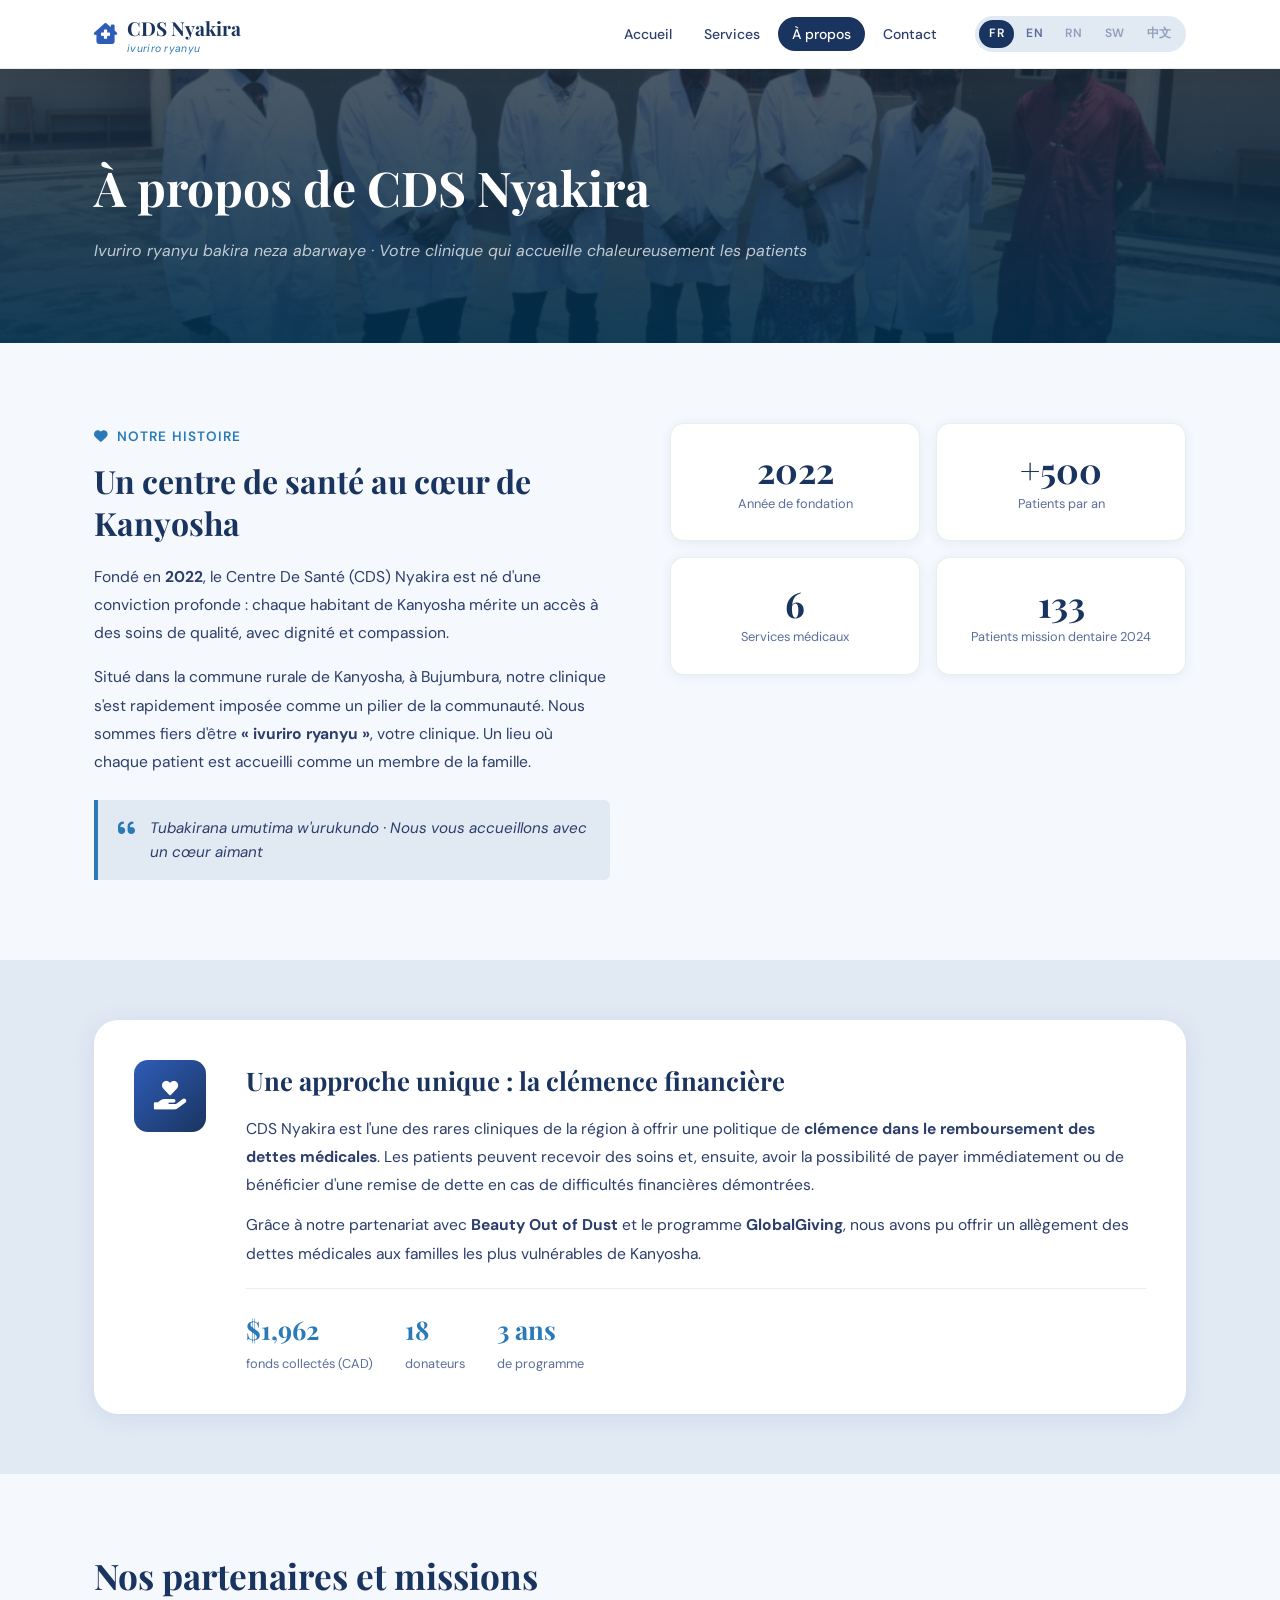
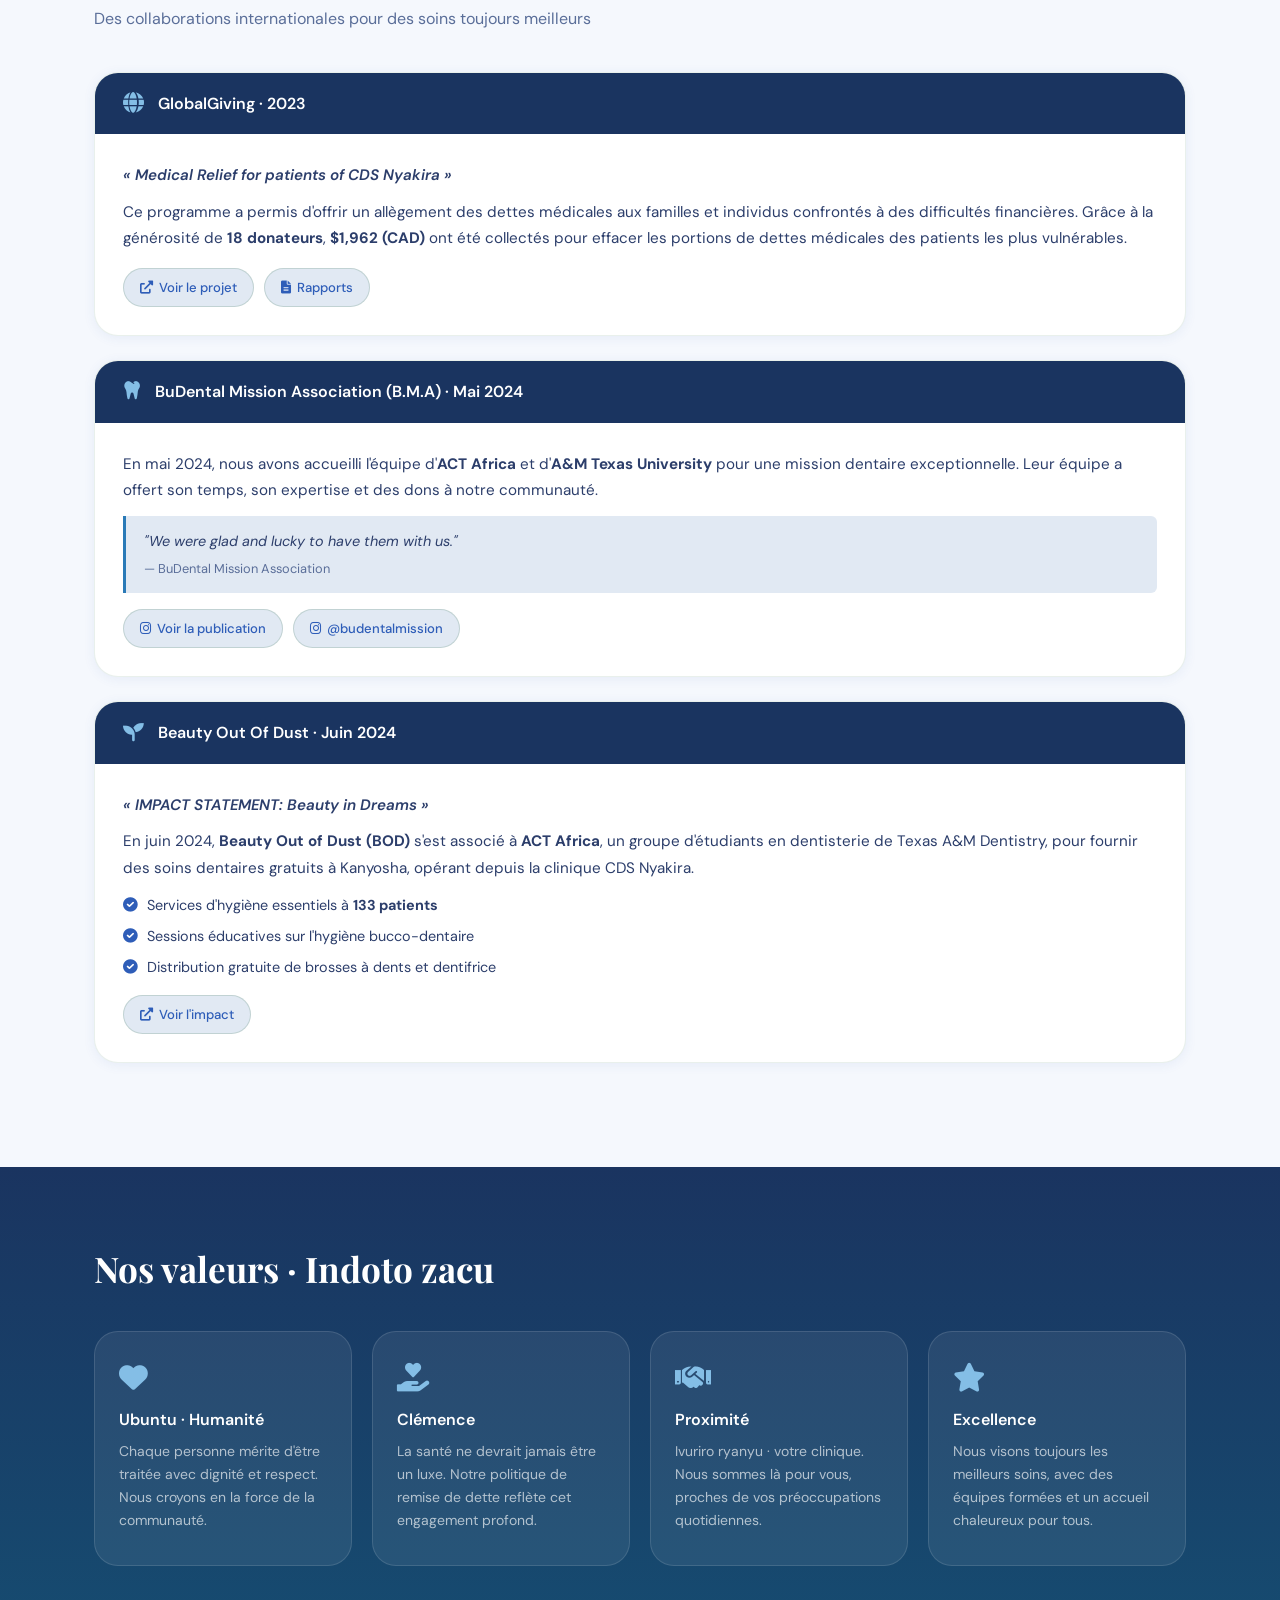
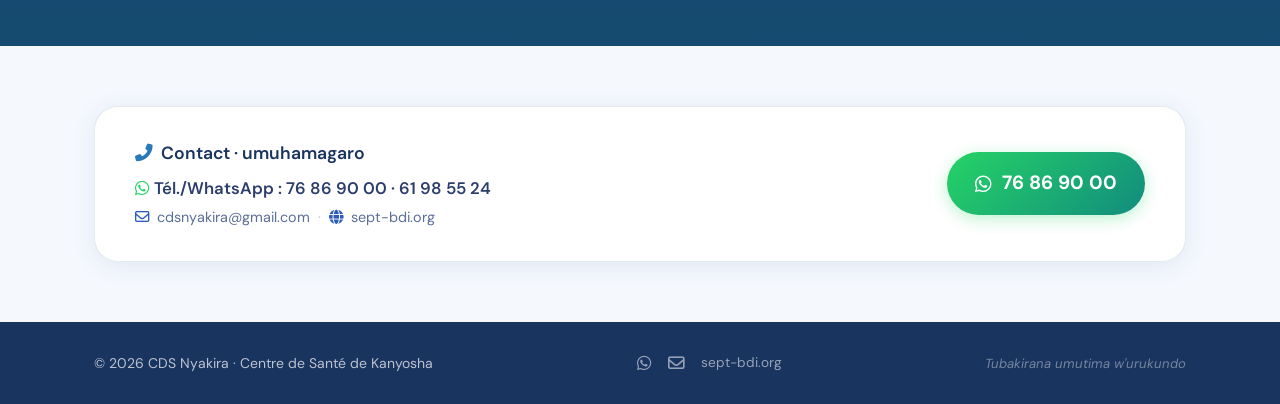
==== commit 137b2406: "feat: QA finale · i18n bilingue complet (FR/EN), nettoyage contenu, structure - Désactivation RN/SW/" ====
--- a/about.html
+++ b/about.html
@@ -16,22 +16,25 @@
   <!-- ===== HEADER ===== -->
   <header class="site-header">
     <div class="container header-inner">
-      <div class="logo">
+      <a href="index.html" class="logo">
         <i class="fas fa-clinic-medical"></i>
         <span>CDS Nyakira <small>ivuriro ryanyu</small></span>
-      </div>
+      </a>
       <nav class="nav-links">
         <a href="index.html">Accueil</a>
         <a href="services.html">Services</a>
         <a href="about.html" class="active">À propos</a>
         <a href="contact.html">Contact</a>
       </nav>
+      <button class="menu-toggle" id="menuToggle" aria-label="Menu">
+        <span></span><span></span><span></span>
+      </button>
       <div class="lang-selector" id="langSelector">
         <span class="lang-item active" data-lang="fr">FR</span>
-        <span class="lang-item" data-lang="rn">RN</span>
         <span class="lang-item" data-lang="en">EN</span>
-        <span class="lang-item" data-lang="sw">SW</span>
-        <span class="lang-item" data-lang="zh">中文</span>
+        <span class="lang-item lang-disabled" data-lang="rn">RN</span>
+        <span class="lang-item lang-disabled" data-lang="sw">SW</span>
+        <span class="lang-item lang-disabled" data-lang="zh">中文</span>
       </div>
     </div>
   </header>
@@ -42,8 +45,8 @@
     <section class="page-header" style="background-image: url('assets/equipe_nyakira.jpeg');">
       <div class="page-header-overlay"></div>
       <div class="container page-header-content">
-        <h1 class="page-title">À propos de CDS Nyakira</h1>
-        <p class="page-subtitle">Ivuriro ryanyu bakira neza abarwaye · Votre clinique qui accueille chaleureusement les patients</p>
+        <h1 class="page-title" data-i18n="about.title">À propos de CDS Nyakira</h1>
+        <p class="page-subtitle" data-i18n="about.subtitle">Ivuriro ryanyu bakira neza abarwaye · Votre clinique qui accueille chaleureusement les patients</p>
       </div>
     </section>
 
@@ -54,39 +57,39 @@
           <div class="mission-text">
             <div class="section-tagline">
               <i class="fas fa-heart"></i>
-              <span>Notre histoire</span>
-            </div>
-            <h2>Un centre de santé au cœur de Kanyosha</h2>
-            <p class="mission-paragraph">
+              <span data-i18n="about.history.tag">Notre histoire</span>
+            </div>
+            <h2 data-i18n="about.history.title">Un centre de santé au cœur de Kanyosha</h2>
+            <p class="mission-paragraph" data-i18n="about.history.p1">
               Fondé en <strong>2022</strong>, le Centre De Santé (CDS) Nyakira est né d'une conviction profonde : 
               chaque habitant de Kanyosha mérite un accès à des soins de qualité, avec dignité et compassion.
             </p>
-            <p class="mission-paragraph">
+            <p class="mission-paragraph" data-i18n="about.history.p2">
               Situé dans la commune rurale de Kanyosha, à Bujumbura, notre clinique s'est rapidement imposée 
-              comme un pilier de la communauté. Nous sommes fiers d'être <strong>« ivuriro ryanyu »</strong> — votre clinique. 
+              comme un pilier de la communauté. Nous sommes fiers d'être <strong>« ivuriro ryanyu »</strong>, votre clinique. 
               Un lieu où chaque patient est accueilli comme un membre de la famille.
             </p>
             <div class="mission-quote">
               <i class="fas fa-quote-left"></i>
-              <p>Tubakirana umutima w'urukundo · Nous vous accueillons avec un cœur aimant</p>
+              <p data-i18n="about.history.quote">Tubakirana umutima w'urukundo · Nous vous accueillons avec un cœur aimant</p>
             </div>
           </div>
           <div class="mission-stats">
             <div class="stat-card">
               <div class="stat-number">2022</div>
-              <div class="stat-label">Année de fondation</div>
+              <div class="stat-label" data-i18n="about.stat.year.label">Année de fondation</div>
             </div>
             <div class="stat-card">
               <div class="stat-number">+500</div>
-              <div class="stat-label">Patients par an</div>
+              <div class="stat-label" data-i18n="about.stat.patients.label">Patients par an</div>
             </div>
             <div class="stat-card">
               <div class="stat-number">6</div>
-              <div class="stat-label">Services médicaux</div>
+              <div class="stat-label" data-i18n="about.stat.services.label">Services médicaux</div>
             </div>
             <div class="stat-card">
               <div class="stat-number">133</div>
-              <div class="stat-label">Patients mission dentaire 2024</div>
+              <div class="stat-label" data-i18n="about.stat.dental.label">Patients mission dentaire 2024</div>
             </div>
           </div>
         </div>
@@ -101,27 +104,27 @@
             <i class="fas fa-hand-holding-heart"></i>
           </div>
           <div class="approach-content">
-            <h2>Une approche unique : la clémence financière</h2>
-            <p>
+            <h2 data-i18n="about.approach.title">Une approche unique : la clémence financière</h2>
+            <p data-i18n="about.approach.p1">
               CDS Nyakira est l'une des rares cliniques de la région à offrir une politique de <strong>clémence dans le remboursement des dettes médicales</strong>. 
               Les patients peuvent recevoir des soins et, ensuite, avoir la possibilité de payer immédiatement ou de bénéficier d'une remise de dette en cas de difficultés financières démontrées.
             </p>
-            <p>
+            <p data-i18n="about.approach.p2">
               Grâce à notre partenariat avec <strong>Beauty Out of Dust</strong> et le programme <strong>GlobalGiving</strong>, nous avons pu offrir un allègement 
               des dettes médicales aux familles les plus vulnérables de Kanyosha.
             </p>
             <div class="approach-stats">
               <div class="approach-stat-item">
                 <span class="stat-highlight">$1,962</span>
-                <span class="stat-desc">fonds collectés (CAD)</span>
+                <span class="stat-desc" data-i18n="about.approach.stat.funds">fonds collectés (CAD)</span>
               </div>
               <div class="approach-stat-item">
                 <span class="stat-highlight">18</span>
-                <span class="stat-desc">donateurs</span>
+                <span class="stat-desc" data-i18n="about.approach.stat.donors">donateurs</span>
               </div>
               <div class="approach-stat-item">
-                <span class="stat-highlight">3 ans</span>
-                <span class="stat-desc">de programme</span>
+                <span class="stat-highlight" data-i18n="about.approach.stat.duration.value">3 ans</span>
+                <span class="stat-desc" data-i18n="about.approach.stat.duration.label">de programme</span>
               </div>
             </div>
           </div>
@@ -132,8 +135,8 @@
     <!-- ===== PARTENARIATS & MISSIONS ===== -->
     <section class="partnerships-section">
       <div class="container">
-        <h2 class="section-title">Nos partenaires et missions</h2>
-        <p class="section-sub">Des collaborations internationales pour des soins toujours meilleurs</p>
+        <h2 class="section-title" data-i18n="about.partners.title">Nos partenaires et missions</h2>
+        <p class="section-sub" data-i18n="about.partners.sub">Des collaborations internationales pour des soins toujours meilleurs</p>
 
         <!-- GlobalGiving -->
         <div class="partnership-card">
@@ -143,16 +146,16 @@
           </div>
           <div class="partnership-body">
             <p class="partnership-title">« Medical Relief for patients of CDS Nyakira »</p>
-            <p>
+            <p data-i18n="about.partners.globalgiving.body">
               Ce programme a permis d'offrir un allègement des dettes médicales aux familles et individus confrontés à des difficultés financières. 
               Grâce à la générosité de <strong>18 donateurs</strong>, <strong>$1,962 (CAD)</strong> ont été collectés pour effacer les portions de dettes médicales des patients les plus vulnérables.
             </p>
             <div class="partnership-links">
               <a href="https://www.globalgiving.org/projects/medical-relief-for-patients-of-cds-nyakira/" target="_blank" rel="noopener" class="btn-link">
-                <i class="fas fa-external-link-alt"></i> Voir le projet
+                <i class="fas fa-external-link-alt"></i> <span data-i18n="about.link.viewProject">Voir le projet</span>
               </a>
               <a href="https://www.globalgiving.org/projects/medical-relief-for-patients-of-cds-nyakira/reports/#menu" target="_blank" rel="noopener" class="btn-link">
-                <i class="fas fa-file-alt"></i> Rapports
+                <i class="fas fa-file-alt"></i> <span data-i18n="about.link.reports">Rapports</span>
               </a>
             </div>
           </div>
@@ -162,10 +165,10 @@
         <div class="partnership-card">
           <div class="partnership-header">
             <i class="fas fa-tooth"></i>
-            <h3>BuDental Mission Association (B.M.A) · Mai 2024</h3>
+            <h3 data-i18n="about.partners.budental.title">BuDental Mission Association (B.M.A) · Mai 2024</h3>
           </div>
           <div class="partnership-body">
-            <p>
+            <p data-i18n="about.partners.budental.body">
               En mai 2024, nous avons accueilli l'équipe d'<strong>ACT Africa</strong> et d'<strong>A&amp;M Texas University</strong> pour une mission dentaire exceptionnelle. Leur équipe a offert son temps, son expertise et des dons à notre communauté.
             </p>
             <blockquote class="instagram-quote">
@@ -174,7 +177,7 @@
             </blockquote>
             <div class="partnership-links">
               <a href="https://www.instagram.com/p/C_Gjzfpi729/" target="_blank" rel="noopener" class="btn-link">
-                <i class="fab fa-instagram"></i> Voir la publication
+                <i class="fab fa-instagram"></i> <span data-i18n="about.link.viewPost">Voir la publication</span>
               </a>
               <a href="https://www.instagram.com/budentalmission/" target="_blank" rel="noopener" class="btn-link">
                 <i class="fab fa-instagram"></i> @budentalmission
@@ -187,21 +190,21 @@
         <div class="partnership-card">
           <div class="partnership-header">
             <i class="fas fa-seedling"></i>
-            <h3>Beauty Out Of Dust · Juin 2024</h3>
+            <h3 data-i18n="about.partners.bod.title">Beauty Out Of Dust · Juin 2024</h3>
           </div>
           <div class="partnership-body">
             <p class="partnership-title">« IMPACT STATEMENT: Beauty in Dreams »</p>
-            <p>
+            <p data-i18n="about.partners.bod.body">
               En juin 2024, <strong>Beauty Out of Dust (BOD)</strong> s'est associé à <strong>ACT Africa</strong>, un groupe d'étudiants en dentisterie de Texas A&amp;M Dentistry, pour fournir des soins dentaires gratuits à Kanyosha, opérant depuis la clinique CDS Nyakira.
             </p>
             <ul class="impact-list">
-              <li><i class="fas fa-check-circle"></i> Services d'hygiène essentiels à <strong>133 patients</strong></li>
-              <li><i class="fas fa-check-circle"></i> Sessions éducatives sur l'hygiène bucco-dentaire</li>
-              <li><i class="fas fa-check-circle"></i> Distribution gratuite de brosses à dents et dentifrice</li>
+              <li><i class="fas fa-check-circle"></i> <span data-i18n="about.partners.bod.impact1">Services d'hygiène essentiels à <strong>133 patients</strong></span></li>
+              <li><i class="fas fa-check-circle"></i> <span data-i18n="about.partners.bod.impact2">Sessions éducatives sur l'hygiène bucco-dentaire</span></li>
+              <li><i class="fas fa-check-circle"></i> <span data-i18n="about.partners.bod.impact3">Distribution gratuite de brosses à dents et dentifrice</span></li>
             </ul>
             <div class="partnership-links">
               <a href="https://www.bod11.org/impact.html" target="_blank" rel="noopener" class="btn-link">
-                <i class="fas fa-external-link-alt"></i> Voir l'impact
+                <i class="fas fa-external-link-alt"></i> <span data-i18n="about.link.viewImpact">Voir l'impact</span>
               </a>
             </div>
           </div>
@@ -213,27 +216,27 @@
     <!-- ===== VALEURS ===== -->
     <section class="values-section">
       <div class="container">
-        <h2 class="section-title">Nos valeurs · Indoto zacu</h2>
+        <h2 class="section-title" data-i18n="about.values.title">Nos valeurs · Indoto zacu</h2>
         <div class="values-grid">
           <div class="value-card">
             <i class="fas fa-heart"></i>
-            <h3>Ubuntu · Humanité</h3>
-            <p>Chaque personne mérite d'être traitée avec dignité et respect. Nous croyons en la force de la communauté.</p>
+            <h3 data-i18n="about.values.ubuntu.title">Ubuntu · Humanité</h3>
+            <p data-i18n="about.values.ubuntu.desc">Chaque personne mérite d'être traitée avec dignité et respect. Nous croyons en la force de la communauté.</p>
           </div>
           <div class="value-card">
             <i class="fas fa-hand-holding-heart"></i>
-            <h3>Clémence</h3>
-            <p>La santé ne devrait jamais être un luxe. Notre politique de remise de dette reflète cet engagement profond.</p>
+            <h3 data-i18n="about.values.clemence.title">Clémence</h3>
+            <p data-i18n="about.values.clemence.desc">La santé ne devrait jamais être un luxe. Notre politique de remise de dette reflète cet engagement profond.</p>
           </div>
           <div class="value-card">
             <i class="fas fa-handshake"></i>
-            <h3>Proximité</h3>
-            <p>Ivuriro ryanyu — votre clinique. Nous sommes là pour vous, proches de vos préoccupations quotidiennes.</p>
+            <h3 data-i18n="about.values.proximite.title">Proximité</h3>
+            <p data-i18n="about.values.proximite.desc">Ivuriro ryanyu · votre clinique. Nous sommes là pour vous, proches de vos préoccupations quotidiennes.</p>
           </div>
           <div class="value-card">
             <i class="fas fa-star"></i>
-            <h3>Excellence</h3>
-            <p>Nous visons toujours les meilleurs soins, avec des équipes formées et un accueil chaleureux pour tous.</p>
+            <h3 data-i18n="about.values.excellence.title">Excellence</h3>
+            <p data-i18n="about.values.excellence.desc">Nous visons toujours les meilleurs soins, avec des équipes formées et un accueil chaleureux pour tous.</p>
           </div>
         </div>
       </div>
@@ -274,4 +277,4 @@
 
   <script src="js/script.js"></script>
 </body>
-</html>
+</html>
--- a/css/styles.css
+++ b/css/styles.css
@@ -4,1101 +4,1189 @@
    Palette: deep forest green + warm ochre + soft cream
    ============================================================ */
 
-@import url('https://fonts.googleapis.com/css2?family=Playfair+Display:ital,wght@0,500;0,700;1,500&family=DM+Sans:wght@300;400;500;600&display=swap');
+   @import url('https://fonts.googleapis.com/css2?family=Playfair+Display:ital,wght@0,500;0,700;1,500&family=DM+Sans:wght@300;400;500;600&display=swap');
 
-/* ── CSS Variables ─────────────────────────────────────────── */
-:root {
-  --green-deep:   #1a3460;
-  --green-mid:    #2e5db8;
-  --green-light:  #4a7fd4;
-  --ochre:        #2a7ab7;
-  --ochre-light:  #84bee6;
-  --cream:        #f5f8fd;
-  --cream-dark:   #e1e9f3;
-  --text-dark:    #0f1e3d;
-  --text-mid:     #2c3e6b;
-  --text-light:   #5a6e99;
-  --white:        #ffffff;
-  --shadow-soft:  0 4px 24px rgba(46,93,184,0.10);
-  --shadow-card:  0 2px 12px rgba(46,93,184,0.08);
-  --radius-sm:    6px;
-  --radius-md:    14px;
-  --radius-lg:    24px;
-  --radius-pill:  100px;
-  --transition:   0.25s ease;
-  --font-display: 'Playfair Display', Georgia, serif;
-  --font-body:    'DM Sans', system-ui, sans-serif;
-}
-
-/* ── Reset & Base ──────────────────────────────────────────── */
-*, *::before, *::after { box-sizing: border-box; margin: 0; padding: 0; }
-html { scroll-behavior: smooth; font-size: 16px; }
-body {
-  font-family: var(--font-body);
-  background: var(--cream);
-  color: var(--text-dark);
-  line-height: 1.6;
-  -webkit-font-smoothing: antialiased;
-}
-img { display: block; max-width: 100%; }
-a { color: inherit; text-decoration: none; }
-ul { list-style: none; }
-
-/* ── Container ─────────────────────────────────────────────── */
-.container {
-  width: 100%;
-  max-width: 1140px;
-  margin-inline: auto;
-  padding-inline: 24px;
-}
-
-/* ── Header ────────────────────────────────────────────────── */
-.site-header {
-  position: sticky;
-  top: 0;
-  z-index: 100;
-  background: var(--white);
-  border-bottom: 1px solid rgba(46,107,69,0.12);
-  box-shadow: 0 2px 16px rgba(26,61,43,0.06);
-  transition: box-shadow var(--transition);
-}
-.header-inner {
-  display: flex;
-  align-items: center;
-  gap: 24px;
-  height: 68px;
-}
-.logo {
-  display: flex;
-  align-items: center;
-  gap: 10px;
-  font-family: var(--font-display);
-  font-size: 1.2rem;
-  font-weight: 700;
-  color: var(--green-deep);
-  white-space: nowrap;
-  flex-shrink: 0;
-}
-.logo i {
-  color: var(--green-mid);
-  font-size: 1.3rem;
-}
-.logo small {
-  display: block;
-  font-family: var(--font-body);
-  font-size: 0.65rem;
-  font-weight: 400;
-  color: var(--ochre);
-  font-style: italic;
-  letter-spacing: 0.03em;
-  line-height: 1;
-}
-
-.nav-links {
-  display: flex;
-  gap: 4px;
-  margin-left: auto;
-}
-.nav-links a {
-  padding: 6px 14px;
-  border-radius: var(--radius-pill);
-  font-size: 0.875rem;
-  font-weight: 500;
-  color: var(--text-mid);
-  transition: all var(--transition);
-}
-.nav-links a:hover,
-.nav-links a.active {
-  background: var(--green-deep);
-  color: var(--white);
-}
-
-.lang-selector {
-  display: flex;
-  gap: 2px;
-  background: var(--cream-dark);
-  padding: 4px;
-  border-radius: var(--radius-pill);
-  flex-shrink: 0;
-}
-.lang-item {
-  padding: 4px 10px;
-  border-radius: var(--radius-pill);
-  font-size: 0.75rem;
-  font-weight: 600;
-  color: var(--text-light);
-  cursor: pointer;
-  transition: all var(--transition);
-  letter-spacing: 0.05em;
-}
-.lang-item:hover { color: var(--green-mid); }
-.lang-item.active {
-  background: var(--green-deep);
-  color: var(--white);
-}
-
-/* ── Hero Section ──────────────────────────────────────────── */
-.hero {
-  position: relative;
-  min-height: 88vh;
-  display: flex;
-  align-items: center;
-  background-size: cover;
-  background-position: center;
-  background-color: var(--green-deep);
-}
-.hero-overlay {
-  position: absolute;
-  inset: 0;
-  background: linear-gradient(110deg,
-    rgba(26, 46, 61, 0.88) 0%,
-    rgba(26, 44, 61, 0.72) 50%,
-    rgba(26, 49, 61, 0.4) 100%);
-}
-.hero-grid { position: relative; z-index: 1; }
-.hero-content { max-width: 640px; }
-
-.hero-subhead {
-  display: inline-flex;
-  align-items: center;
-  gap: 8px;
-  background: rgba(201,134,42,0.18);
-  border: 1px solid rgba(201,134,42,0.35);
-  color: var(--ochre-light);
-  font-size: 0.875rem;
-  font-weight: 500;
-  padding: 6px 16px;
-  border-radius: var(--radius-pill);
-  margin-bottom: 20px;
-  letter-spacing: 0.04em;
-}
-.hero-subhead i { color: #d7272ac3; }
-
-.hero-title {
-  font-family: var(--font-display);
-  font-size: clamp(2.2rem, 5vw, 3.6rem);
-  line-height: 1.15;
-  color: var(--white);
-  margin-bottom: 20px;
-  font-weight: 700;
-}
-.hero-kirundi {
-  display: block;
-  font-size: 0.8em;
-  font-style: italic;
-  color: var(--ochre-light);
-  font-weight: 500;
-  margin-bottom: 4px;
-}
-
-.hero-text {
-  color: rgba(255,255,255,0.82);
-  font-size: 1.05rem;
-  line-height: 1.7;
-  margin-bottom: 32px;
-  max-width: 520px;
-}
-
-.btn-group {
-  display: flex;
-  flex-wrap: wrap;
-  gap: 12px;
-  margin-bottom: 32px;
-}
-.btn {
-  display: inline-flex;
-  align-items: center;
-  gap: 8px;
-  padding: 13px 26px;
-  border-radius: var(--radius-pill);
-  font-size: 0.925rem;
-  font-weight: 600;
-  cursor: pointer;
-  transition: all var(--transition);
-  border: 2px solid transparent;
-}
-.btn-primary {
-  background: var(--ochre);
-  color: var(--white);
-  border-color: var(--ochre);
-}
-.btn-primary:hover {
-  background: var(--ochre-light);
-  border-color: var(--ochre-light);
-  transform: translateY(-2px);
-  box-shadow: 0 6px 20px rgba(201,134,42,0.35);
-}
-.btn-outline {
-  background: transparent;
-  color: var(--white);
-  border-color: rgba(255,255,255,0.5);
-}
-.btn-outline:hover {
-  background: rgba(255,255,255,0.12);
-  border-color: var(--white);
-}
-.btn-green {
-  background: var(--green-mid);
-  color: var(--white);
-  border-color: var(--green-mid);
-}
-.btn-green:hover {
-  background: var(--green-deep);
-  transform: translateY(-2px);
-}
-
-.badge-group {
-  display: flex;
-  flex-wrap: wrap;
-  gap: 8px;
-}
-.badge-impact {
-  display: inline-flex;
-  align-items: center;
-  gap: 6px;
-  background: rgba(255,255,255,0.10);
-  border: 1px solid rgba(255,255,255,0.20);
-  color: rgba(255,255,255,0.85);
-  font-size: 0.78rem;
-  padding: 5px 12px;
-  border-radius: var(--radius-pill);
-}
-.badge-impact i { color: var(--ochre-light); }
-
-/* ── Section Titles ────────────────────────────────────────── */
-.section-title {
-  font-family: var(--font-display);
-  font-size: clamp(1.6rem, 3vw, 2.2rem);
-  color: var(--green-deep);
-  margin-bottom: 8px;
-  line-height: 1.25;
-}
-.section-sub {
-  color: var(--text-light);
-  font-size: 1rem;
-  margin-bottom: 40px;
-}
-.section-tagline {
-  display: inline-flex;
-  align-items: center;
-  gap: 8px;
-  color: var(--ochre);
-  font-size: 0.85rem;
-  font-weight: 600;
-  letter-spacing: 0.08em;
-  text-transform: uppercase;
-  margin-bottom: 12px;
-}
-
-/* ── Services Grid ─────────────────────────────────────────── */
-.services-section {
-  padding-block: 80px;
-}
-.card-grid {
-  display: grid;
-  grid-template-columns: repeat(auto-fill, minmax(170px, 1fr));
-  gap: 16px;
-}
-.service-card {
-  background: var(--white);
-  border: 1px solid rgba(46,107,69,0.10);
-  border-radius: var(--radius-md);
-  padding: 28px 20px;
-  text-align: center;
-  cursor: pointer;
-  transition: all var(--transition);
-  box-shadow: var(--shadow-card);
-}
-.service-card:hover {
-  transform: translateY(-5px);
-  box-shadow: var(--shadow-soft);
-  border-color: var(--green-light);
-}
-.service-card i {
-  font-size: 1.8rem;
-  color: var(--green-mid);
-  margin-bottom: 12px;
-  display: block;
-}
-.service-card h3 {
-  font-size: 0.95rem;
-  font-weight: 600;
-  color: var(--green-deep);
-  margin-bottom: 4px;
-}
-.service-card p {
-  font-size: 0.8rem;
-  color: var(--text-light);
-}
-
-/* ── Partners / Impact ─────────────────────────────────────── */
-.partners-section {
-  padding-block: 60px;
-}
-.partner-logos {
-  display: flex;
-  flex-wrap: wrap;
-  gap: 20px;
-  margin-bottom: 32px;
-}
-.partner-item {
-  display: flex;
-  align-items: center;
-  gap: 10px;
-  background: var(--white);
-  border: 1px solid rgba(46,107,69,0.12);
-  padding: 12px 20px;
-  border-radius: var(--radius-md);
-  font-size: 0.9rem;
-  font-weight: 500;
-  color: var(--text-mid);
-  cursor: pointer;
-  transition: all var(--transition);
-  box-shadow: var(--shadow-card);
-}
-.partner-item i {
-  color: var(--green-mid);
-  font-size: 1.1rem;
-}
-.partner-item:hover {
-  border-color: var(--green-mid);
-  transform: translateY(-2px);
-}
-.impact-statement {
-  background: linear-gradient(135deg, var(--green-deep) 0%, var(--green-mid) 100%);
-  border-radius: var(--radius-lg);
-  padding: 28px 32px;
-  color: rgba(255,255,255,0.9);
-  font-size: 0.975rem;
-  line-height: 1.7;
-}
-.impact-statement p + p { margin-top: 10px; }
-.impact-statement strong { color: var(--ochre-light); }
-.impact-statement em { font-style: italic; color: rgba(255,255,255,0.75); }
-.star { font-size: 1.1em; }
-
-/* ── Contact Band ──────────────────────────────────────────── */
-.contact-band {
-  background: var(--white);
-  border: 1px solid rgba(46,107,69,0.12);
-  border-radius: var(--radius-lg);
-  padding: 32px 40px;
-  display: flex;
-  align-items: center;
-  justify-content: space-between;
-  gap: 24px;
-  margin-block: 60px;
-  box-shadow: var(--shadow-soft);
-}
-.contact-info h3 {
-  font-size: 1.1rem;
-  font-weight: 600;
-  color: var(--green-deep);
-  margin-bottom: 8px;
-  display: flex;
-  align-items: center;
-  gap: 8px;
-}
-.contact-info h3 i { color: var(--ochre); }
-.contact-phone {
-  font-size: 1.05rem;
-  font-weight: 600;
-  color: var(--text-mid);
-  margin-bottom: 4px;
-}
-.contact-phone .fab { color: #25d366; }
-.contact-email {
-  font-size: 0.9rem;
-  color: var(--text-light);
-  display: flex;
-  align-items: center;
-  gap: 8px;
-  flex-wrap: wrap;
-}
-.contact-email i { color: var(--green-mid); }
-.separator { color: var(--text-light); opacity: 0.4; }
-.contact-highlight {
-  background: linear-gradient(135deg, #25d366, #128c7e);
-  color: var(--white);
-  padding: 16px 28px;
-  border-radius: var(--radius-pill);
-  font-size: 1.2rem;
-  font-weight: 700;
-  display: flex;
-  align-items: center;
-  gap: 10px;
-  white-space: nowrap;
-  flex-shrink: 0;
-  box-shadow: 0 4px 16px rgba(37,211,102,0.30);
-}
-
-/* ── About Grid (home) ─────────────────────────────────────── */
-.about-section { padding-bottom: 80px; }
-.about-grid {
-  display: grid;
-  grid-template-columns: 1fr 1fr;
-  gap: 24px;
-}
-.about-card {
-  border-radius: var(--radius-lg);
-  padding: 36px 32px;
-}
-.about-card.compassion {
-  background: linear-gradient(135deg, var(--green-deep) 0%, #055c9bcc 100%);
-  color: var(--white);
-}
-.about-card.location {
-  background: var(--white);
-  border: 1px solid rgba(46,107,69,0.12);
-  box-shadow: var(--shadow-soft);
-  color: var(--text-dark);
-}
-.about-card i {
-  font-size: 2rem;
-  margin-bottom: 16px;
-  display: block;
-}
-.about-card.compassion i { color: var(--ochre-light); }
-.about-card.location i { color: var(--green-mid); }
-.about-card h3 {
-  font-family: var(--font-display);
-  font-size: 1.3rem;
-  margin-bottom: 12px;
-}
-.about-card.compassion h3 { color: var(--white); }
-.about-card.location h3 { color: var(--green-deep); }
-.about-card p {
-  font-size: 0.9rem;
-  line-height: 1.7;
-  margin-bottom: 10px;
-}
-.about-card.compassion p { color: rgba(255,255,255,0.82); }
-.about-card.location p { color: var(--text-mid); }
-.about-card .source {
-  font-size: 0.78rem;
-  font-style: italic;
-  opacity: 0.65;
-}
-.about-card .description {
-  padding-top: 10px;
-  border-top: 1px solid rgba(255,255,255,0.15);
-  font-size: 0.85rem !important;
-}
-.partners-note {
-  display: flex;
-  align-items: center;
-  gap: 8px;
-  font-size: 0.875rem !important;
-  font-weight: 500;
-  color: var(--green-mid) !important;
-  background: rgba(74, 113, 150, 0.08);
-  padding: 10px 14px;
-  border-radius: var(--radius-sm);
-  margin-top: 12px;
-}
-.partners-note i { color: var(--green-mid); }
-
-/* ── Page Header (inner pages) ─────────────────────────────── */
-.page-header {
-  position: relative;
-  padding-block: 80px;
-  background-size: cover;
-  background-position: center;
-  background-color: var(--green-mid);
-}
-.page-header-overlay {
-  position: absolute;
-  inset: 0;
-  background: linear-gradient(to bottom, rgba(26, 43, 61, 0.78), rgba(0, 46, 77, 0.92));
-}
-.page-header-content {
-  position: relative;
-  z-index: 1;
-}
-.page-title {
-  font-family: var(--font-display);
-  font-size: clamp(2rem, 4vw, 3rem);
-  color: var(--white);
-  margin-bottom: 12px;
-}
-.page-subtitle {
-  color: rgba(255,255,255,0.72);
-  font-size: 1rem;
-  font-style: italic;
-}
-
-/* ── About Page ────────────────────────────────────────────── */
-.about-mission { padding-block: 80px; }
-.mission-grid {
-  display: grid;
-  grid-template-columns: 1fr 1fr;
-  gap: 60px;
-  align-items: start;
-}
-.mission-text h2 {
-  font-family: var(--font-display);
-  font-size: clamp(1.5rem, 2.5vw, 2rem);
-  color: var(--green-deep);
-  margin-bottom: 20px;
-  line-height: 1.3;
-}
-.mission-paragraph {
-  color: var(--text-mid);
-  font-size: 0.975rem;
-  line-height: 1.8;
-  margin-bottom: 16px;
-}
-.mission-quote {
-  display: flex;
-  gap: 14px;
-  align-items: flex-start;
-  background: var(--cream-dark);
-  border-left: 4px solid var(--ochre);
-  padding: 16px 20px;
-  border-radius: 0 var(--radius-sm) var(--radius-sm) 0;
-  margin-top: 24px;
-}
-.mission-quote i { color: var(--ochre); font-size: 1.2rem; flex-shrink: 0; margin-top: 2px; }
-.mission-quote p { font-style: italic; color: var(--text-mid); font-size: 0.95rem; }
-.mission-stats {
-  display: grid;
-  grid-template-columns: 1fr 1fr;
-  gap: 16px;
-}
-.stat-card {
-  background: var(--white);
-  border: 1px solid rgba(46,107,69,0.10);
-  border-radius: var(--radius-md);
-  padding: 28px 20px;
-  text-align: center;
-  box-shadow: var(--shadow-card);
-}
-.stat-number {
-  font-family: var(--font-display);
-  font-size: 2.2rem;
-  font-weight: 700;
-  color: var(--green-deep);
-  line-height: 1;
-  margin-bottom: 8px;
-}
-.stat-label {
-  font-size: 0.8rem;
-  color: var(--text-light);
-  line-height: 1.3;
-}
-
-/* ── Approach Section ──────────────────────────────────────── */
-.approach-section {
-  background: var(--cream-dark);
-  padding-block: 60px;
-}
-.approach-card {
-  display: grid;
-  grid-template-columns: 80px 1fr;
-  gap: 32px;
-  background: var(--white);
-  border-radius: var(--radius-lg);
-  padding: 40px;
-  box-shadow: var(--shadow-soft);
-}
-.approach-icon {
-  width: 72px;
-  height: 72px;
-  background: linear-gradient(135deg, var(--green-mid), var(--green-deep));
-  border-radius: var(--radius-md);
-  display: flex;
-  align-items: center;
-  justify-content: center;
-  flex-shrink: 0;
-}
-.approach-icon i { font-size: 1.8rem; color: var(--white); }
-.approach-content h2 {
-  font-family: var(--font-display);
-  font-size: 1.6rem;
-  color: var(--green-deep);
-  margin-bottom: 14px;
-}
-.approach-content p {
-  color: var(--text-mid);
-  font-size: 0.975rem;
-  line-height: 1.8;
-  margin-bottom: 12px;
-}
-.approach-stats {
-  display: flex;
-  gap: 32px;
-  flex-wrap: wrap;
-  margin-top: 20px;
-  padding-top: 20px;
-  border-top: 1px solid rgba(46,107,69,0.10);
-}
-.approach-stat-item {
-  display: flex;
-  flex-direction: column;
-  gap: 4px;
-}
-.stat-highlight {
-  font-family: var(--font-display);
-  font-size: 1.6rem;
-  font-weight: 700;
-  color: var(--ochre);
-}
-.stat-desc { font-size: 0.8rem; color: var(--text-light); }
-
-/* ── Partnerships Section ──────────────────────────────────── */
-.partnerships-section { padding-block: 80px; }
-.partnership-card {
-  background: var(--white);
-  border: 1px solid rgba(46,107,69,0.10);
-  border-radius: var(--radius-lg);
-  overflow: hidden;
-  margin-bottom: 24px;
-  box-shadow: var(--shadow-card);
-  transition: box-shadow var(--transition);
-}
-.partnership-card:hover { box-shadow: var(--shadow-soft); }
-.partnership-header {
-  display: flex;
-  align-items: center;
-  gap: 14px;
-  background: var(--green-deep);
-  padding: 18px 28px;
-  color: var(--white);
-}
-.partnership-header i { font-size: 1.3rem; color: var(--ochre-light); }
-.partnership-header h3 { font-size: 1rem; font-weight: 600; }
-.partnership-body { padding: 28px; }
-.partnership-title {
-  font-style: italic;
-  font-weight: 600;
-  color: var(--green-mid);
-  margin-bottom: 10px !important;
-}
-.partnership-body p {
-  color: var(--text-mid);
-  font-size: 0.95rem;
-  line-height: 1.75;
-  margin-bottom: 10px;
-}
-.impact-list {
-  margin: 12px 0 16px;
-  display: flex;
-  flex-direction: column;
-  gap: 8px;
-}
-.impact-list li {
-  display: flex;
-  align-items: center;
-  gap: 10px;
-  font-size: 0.9rem;
-  color: var(--text-mid);
-}
-.impact-list i { color: var(--green-mid); flex-shrink: 0; }
-.instagram-quote {
-  background: var(--cream-dark);
-  border-left: 3px solid var(--ochre);
-  padding: 14px 18px;
-  border-radius: 0 var(--radius-sm) var(--radius-sm) 0;
-  font-style: italic;
-  color: var(--text-mid);
-  font-size: 0.9rem;
-  margin: 12px 0;
-}
-.instagram-quote footer {
-  font-size: 0.8rem;
-  color: var(--text-light);
-  margin-top: 6px;
-  font-style: normal;
-}
-.partnership-links {
-  display: flex;
-  flex-wrap: wrap;
-  gap: 10px;
-  margin-top: 16px;
-}
-.btn-link {
-  display: inline-flex;
-  align-items: center;
-  gap: 6px;
-  padding: 8px 16px;
-  border-radius: var(--radius-pill);
-  font-size: 0.82rem;
-  font-weight: 500;
-  background: var(--cream-dark);
-  color: var(--green-mid);
-  border: 1px solid rgba(46,107,69,0.18);
-  transition: all var(--transition);
-}
-.btn-link:hover {
-  background: var(--green-deep);
-  color: var(--white);
-  border-color: var(--green-deep);
-}
-
-/* ── Values Section ────────────────────────────────────────── */
-.values-section {
-  background: linear-gradient(to bottom, var(--green-deep) 0%, #164c71 100%);
-  padding-block: 80px;
-}
-.values-section .section-title { color: var(--white); }
-.values-grid {
-  display: grid;
-  grid-template-columns: repeat(auto-fill, minmax(220px, 1fr));
-  gap: 20px;
-  margin-top: 40px;
-}
-.value-card {
-  background: rgba(255,255,255,0.07);
-  border: 1px solid rgba(255,255,255,0.12);
-  border-radius: var(--radius-lg);
-  padding: 32px 24px;
-  transition: all var(--transition);
-}
-.value-card:hover {
-  background: rgba(255,255,255,0.12);
-  transform: translateY(-4px);
-}
-.value-card i {
-  font-size: 1.8rem;
-  color: var(--ochre-light);
-  margin-bottom: 14px;
-  display: block;
-}
-.value-card h3 {
-  font-size: 1rem;
-  font-weight: 600;
-  color: var(--white);
-  margin-bottom: 8px;
-}
-.value-card p {
-  font-size: 0.875rem;
-  color: rgba(255,255,255,0.65);
-  line-height: 1.65;
-}
-
-/* ── Services Detail (services.html) ───────────────────────── */
-.services-intro {
-  padding-block: 48px;
-  background: var(--cream-dark);
-}
-.intro-text {
-  max-width: 700px;
-  margin: 0 auto;
-  text-align: center;
-  color: var(--text-mid);
-  font-size: 1.05rem;
-  line-height: 1.8;
-  font-style: italic;
-}
-.services-detailed { padding-block: 60px; }
-.service-detailed-card {
-  display: grid;
-  grid-template-columns: 88px 1fr;
-  gap: 28px;
-  align-items: start;
-  background: var(--white);
-  border: 1px solid rgba(46,107,69,0.10);
-  border-radius: var(--radius-lg);
-  padding: 32px 36px;
-  margin-bottom: 20px;
-  box-shadow: var(--shadow-card);
-  transition: all var(--transition);
-}
-.service-detailed-card:hover {
-  box-shadow: var(--shadow-soft);
-  border-color: rgba(46,107,69,0.22);
-  transform: translateX(4px);
-}
-.service-icon-large {
-  width: 72px;
-  height: 72px;
-  background: linear-gradient(135deg, rgba(46, 79, 107, 0.12), rgba(74, 123, 150, 0.06));
-  border: 1px solid rgba(46,107,69,0.18);
-  border-radius: var(--radius-md);
-  display: flex;
-  align-items: center;
-  justify-content: center;
-  flex-shrink: 0;
-}
-.service-icon-large i { font-size: 1.8rem; color: var(--green-mid); }
-.service-content h2 {
-  font-family: var(--font-display);
-  font-size: 1.35rem;
-  color: var(--green-deep);
-  margin-bottom: 10px;
-}
-.service-content p {
-  color: var(--text-mid);
-  font-size: 0.95rem;
-  line-height: 1.8;
-}
-
-/* ── Contact Page ──────────────────────────────────────────── */
-.contact-main { padding-block: 80px; }
-.contact-grid {
-  display: grid;
-  grid-template-columns: 1fr 1.2fr;
-  gap: 48px;
-  align-items: start;
-}
-.contact-details-card {
-  background: var(--green-deep);
-  border-radius: var(--radius-lg);
-  padding: 40px 36px;
-  color: var(--white);
-}
-.contact-details-card h2 {
-  font-family: var(--font-display);
-  font-size: 1.5rem;
-  margin-bottom: 8px;
-}
-.contact-details-card .subtitle {
-  color: rgba(255,255,255,0.65);
-  font-size: 0.9rem;
-  margin-bottom: 32px;
-  font-style: italic;
-}
-.contact-item {
-  display: flex;
-  align-items: flex-start;
-  gap: 14px;
-  margin-bottom: 22px;
-}
-.contact-item-icon {
-  width: 40px;
-  height: 40px;
-  background: rgba(255,255,255,0.10);
-  border-radius: var(--radius-sm);
-  display: flex;
-  align-items: center;
-  justify-content: center;
-  flex-shrink: 0;
-}
-.contact-item-icon i { font-size: 1rem; color: var(--ochre-light); }
-.contact-item-text h4 {
-  font-size: 0.85rem;
-  font-weight: 600;
-  color: rgba(255,255,255,0.65);
-  text-transform: uppercase;
-  letter-spacing: 0.06em;
-  margin-bottom: 3px;
-}
-.contact-item-text p {
-  font-size: 0.975rem;
-  color: var(--white);
-  font-weight: 500;
-}
-.contact-item-text a {
-  color: var(--ochre-light);
-  font-size: 0.9rem;
-  transition: color var(--transition);
-}
-.contact-item-text a:hover { color: var(--white); }
-.whatsapp-block {
-  margin-top: 28px;
-  padding-top: 28px;
-  border-top: 1px solid rgba(255,255,255,0.12);
-}
-.whatsapp-btn {
-  display: flex;
-  align-items: center;
-  gap: 12px;
-  background: #25d366;
-  color: var(--white);
-  padding: 14px 22px;
-  border-radius: var(--radius-pill);
-  font-weight: 600;
-  font-size: 1rem;
-  margin-bottom: 10px;
-  box-shadow: 0 4px 14px rgba(37,211,102,0.30);
-  transition: all var(--transition);
-}
-.whatsapp-btn:hover {
-  background: #20ba58;
-  transform: translateY(-2px);
-}
-.whatsapp-btn i { font-size: 1.2rem; }
-.whatsapp-note {
-  font-size: 0.78rem;
-  color: rgba(255,255,255,0.5);
-  margin-top: 6px;
-}
-.contact-form-card {
-  background: var(--white);
-  border: 1px solid rgba(46,107,69,0.10);
-  border-radius: var(--radius-lg);
-  padding: 40px 36px;
-  box-shadow: var(--shadow-soft);
-}
-.contact-form-card h2 {
-  font-family: var(--font-display);
-  font-size: 1.5rem;
-  color: var(--green-deep);
-  margin-bottom: 6px;
-}
-.contact-form-card .subtitle {
-  color: var(--text-light);
-  font-size: 0.9rem;
-  margin-bottom: 28px;
-}
-.form-group { margin-bottom: 20px; }
-.form-group label {
-  display: block;
-  font-size: 0.85rem;
-  font-weight: 600;
-  color: var(--text-mid);
-  margin-bottom: 6px;
-}
-.form-group input,
-.form-group select,
-.form-group textarea {
-  width: 100%;
-  padding: 12px 16px;
-  border: 1.5px solid rgba(46,107,69,0.18);
-  border-radius: var(--radius-sm);
-  font-family: var(--font-body);
-  font-size: 0.925rem;
-  color: var(--text-dark);
-  background: var(--cream);
-  transition: border-color var(--transition);
-  outline: none;
-}
-.form-group input:focus,
-.form-group select:focus,
-.form-group textarea:focus {
-  border-color: var(--green-mid);
-  background: var(--white);
-}
-.form-group textarea { resize: vertical; min-height: 110px; }
-.form-row {
-  display: grid;
-  grid-template-columns: 1fr 1fr;
-  gap: 16px;
-}
-.form-submit {
-  width: 100%;
-  padding: 14px;
-  background: var(--green-deep);
-  color: var(--white);
-  border: none;
-  border-radius: var(--radius-pill);
-  font-family: var(--font-body);
-  font-size: 1rem;
-  font-weight: 600;
-  cursor: pointer;
-  transition: all var(--transition);
-  display: flex;
-  align-items: center;
-  justify-content: center;
-  gap: 10px;
-}
-.form-submit:hover {
-  background: var(--green-mid);
-  transform: translateY(-2px);
-  box-shadow: 0 6px 20px rgba(26,61,43,0.25);
-}
-.location-map {
-  padding-block: 60px;
-  background: var(--cream-dark);
-}
-.map-embed {
-  border-radius: var(--radius-lg);
-  overflow: hidden;
-  height: 340px;
-  background: var(--green-deep);
-  display: flex;
-  align-items: center;
-  justify-content: center;
-  color: rgba(255,255,255,0.5);
-  font-style: italic;
-  font-size: 0.9rem;
-  border: 1px solid rgba(46,107,69,0.15);
-}
-.map-embed iframe {
-  width: 100%;
-  height: 100%;
-  border: 0;
-}
-
-/* ── Footer ────────────────────────────────────────────────── */
-.footer {
-  background: var(--green-deep);
-  padding-block: 28px;
-  color: rgba(255,255,255,0.7);
-  font-size: 0.875rem;
-}
-.footer-content {
-  display: flex;
-  align-items: center;
-  justify-content: space-between;
-  gap: 16px;
-  flex-wrap: wrap;
-}
-.footer-links {
-  display: flex;
-  align-items: center;
-  gap: 16px;
-}
-.footer-links a {
-  color: rgba(255,255,255,0.55);
-  font-size: 1.05rem;
-  transition: color var(--transition);
-}
-.footer-links a[href*="sept"] { font-size: 0.85rem; }
-.footer-links a:hover { color: var(--ochre-light); }
-.footer-motto {
-  font-style: italic;
-  color: rgba(255,255,255,0.40);
-  font-size: 0.82rem;
-}
-
-/* ── Notification Toast ────────────────────────────────────── */
-.notification {
-  position: fixed;
-  bottom: 20px;
-  right: 20px;
-  padding: 12px 22px;
-  border-radius: var(--radius-pill);
-  font-size: 0.875rem;
-  font-weight: 500;
-  z-index: 9999;
-  box-shadow: 0 4px 20px rgba(0,0,0,0.15);
-  animation: toastIn 0.3s ease;
-  transition: opacity 0.3s;
-}
-@keyframes toastIn {
-  from { transform: translateY(20px); opacity: 0; }
-  to { transform: translateY(0); opacity: 1; }
-}
-
-/* ── Responsive ─────────────────────────────────────────────── */
-@media (max-width: 900px) {
-  .mission-grid,
-  .about-grid,
-  .contact-grid { grid-template-columns: 1fr; }
-  .approach-card { grid-template-columns: 1fr; }
-  .service-detailed-card { grid-template-columns: 1fr; }
-}
-@media (max-width: 720px) {
-  .nav-links { display: none; }
-  .header-inner { justify-content: space-between; }
-  .contact-band {
-    flex-direction: column;
-    text-align: center;
-    padding: 24px 20px;
-  }
-  .hero { min-height: 70vh; }
-  .form-row { grid-template-columns: 1fr; }
-  .mission-stats { grid-template-columns: 1fr 1fr; }
-  .footer-content {
-    flex-direction: column;
-    text-align: center;
-    gap: 10px;
-  }
-}
-@media (max-width: 480px) {
-  .lang-selector { display: none; }
-  .card-grid { grid-template-columns: 1fr 1fr; }
-  .values-grid { grid-template-columns: 1fr; }
-  .approach-stats { gap: 20px; }
-}
+   /* ── CSS Variables ─────────────────────────────────────────── */
+   :root {
+     --green-deep:   #1a3460;
+     --green-mid:    #2e5db8;
+     --green-light:  #4a7fd4;
+     --ochre:        #2a7ab7;
+     --ochre-light:  #84bee6;
+     --cream:        #f5f8fd;
+     --cream-dark:   #e1e9f3;
+     --text-dark:    #0f1e3d;
+     --text-mid:     #2c3e6b;
+     --text-light:   #5a6e99;
+     --white:        #ffffff;
+     --shadow-soft:  0 4px 24px rgba(46,93,184,0.10);
+     --shadow-card:  0 2px 12px rgba(46,93,184,0.08);
+     --radius-sm:    6px;
+     --radius-md:    14px;
+     --radius-lg:    24px;
+     --radius-pill:  100px;
+     --transition:   0.25s ease;
+     --font-display: 'Playfair Display', Georgia, serif;
+     --font-body:    'DM Sans', system-ui, sans-serif;
+   }
+   
+   /* ── Reset & Base ──────────────────────────────────────────── */
+   *, *::before, *::after { box-sizing: border-box; margin: 0; padding: 0; }
+   html { scroll-behavior: smooth; font-size: 16px; }
+   body {
+     font-family: var(--font-body);
+     background: var(--cream);
+     color: var(--text-dark);
+     line-height: 1.6;
+     -webkit-font-smoothing: antialiased;
+   }
+   img { display: block; max-width: 100%; }
+   a { color: inherit; text-decoration: none; }
+   ul { list-style: none; }
+   
+   /* ── Container ─────────────────────────────────────────────── */
+   .container {
+     width: 100%;
+     max-width: 1140px;
+     margin-inline: auto;
+     padding-inline: 24px;
+   }
+   
+   /* ── Header ────────────────────────────────────────────────── */
+   .site-header {
+     position: sticky;
+     top: 0;
+     z-index: 100;
+     background: var(--white);
+     border-bottom: 1px solid rgba(46,107,69,0.12);
+     box-shadow: 0 2px 16px rgba(26,61,43,0.06);
+     transition: box-shadow var(--transition);
+   }
+   .header-inner {
+     display: flex;
+     align-items: center;
+     gap: 24px;
+     height: 68px;
+   }
+   .logo {
+     display: flex;
+     align-items: center;
+     gap: 10px;
+     font-family: var(--font-display);
+     font-size: 1.2rem;
+     font-weight: 700;
+     color: var(--green-deep);
+     white-space: nowrap;
+     flex-shrink: 0;
+   }
+   .logo i {
+     color: var(--green-mid);
+     font-size: 1.3rem;
+   }
+   .logo small {
+     display: block;
+     font-family: var(--font-body);
+     font-size: 0.65rem;
+     font-weight: 400;
+     color: var(--ochre);
+     font-style: italic;
+     letter-spacing: 0.03em;
+     line-height: 1;
+   }
+   
+   .nav-links {
+     display: flex;
+     gap: 4px;
+     margin-left: auto;
+   }
+   .nav-links a {
+     padding: 6px 14px;
+     border-radius: var(--radius-pill);
+     font-size: 0.875rem;
+     font-weight: 500;
+     color: var(--text-mid);
+     transition: all var(--transition);
+   }
+   .nav-links a:hover,
+   .nav-links a.active {
+     background: var(--green-deep);
+     color: var(--white);
+   }
+   
+   .lang-selector {
+     display: flex;
+     gap: 2px;
+     background: var(--cream-dark);
+     padding: 4px;
+     border-radius: var(--radius-pill);
+     flex-shrink: 0;
+   }
+   .lang-item {
+     padding: 4px 10px;
+     border-radius: var(--radius-pill);
+     font-size: 0.75rem;
+     font-weight: 600;
+     color: var(--text-light);
+     cursor: pointer;
+     transition: all var(--transition);
+     letter-spacing: 0.05em;
+   } 
+   .lang-item.lang-disabled {
+    opacity: 0.6;
+    background: var(--cream-dark);
+   }
+   .lang-item:hover { color: var(--green-mid); }
+   .lang-item.active {
+     background: var(--green-deep);
+     color: var(--white);
+   }
+   
+   /* Clone mobile du sélecteur de langue (injecté par script.js dans .nav-links) :
+      masqué par défaut, réaffiché uniquement dans la media query mobile ci-dessous. */
+   .nav-links .lang-mobile { display: none; }
+   
+   /* ── Hero Section ──────────────────────────────────────────── */
+   .hero {
+     position: relative;
+     min-height: 88vh;
+     display: flex;
+     align-items: center;
+     background-size: cover;
+     background-position: center;
+     background-color: var(--green-deep);
+   }
+   .hero-overlay {
+     position: absolute;
+     inset: 0;
+     background: linear-gradient(110deg,
+       rgba(26, 46, 61, 0.88) 0%,
+       rgba(26, 44, 61, 0.72) 50%,
+       rgba(26, 49, 61, 0.4) 100%);
+   }
+   .hero-grid { position: relative; z-index: 1; }
+   .hero-content { max-width: 640px; }
+   
+   .hero-subhead {
+     display: inline-flex;
+     align-items: center;
+     gap: 8px;
+     background: rgba(201,134,42,0.18);
+     border: 1px solid rgba(201,134,42,0.35);
+     color: var(--ochre-light);
+     font-size: 0.875rem;
+     font-weight: 500;
+     padding: 6px 16px;
+     border-radius: var(--radius-pill);
+     margin-bottom: 20px;
+     letter-spacing: 0.04em;
+   }
+   .hero-subhead i { color: #d7272ac3; }
+   
+   .hero-title {
+     font-family: var(--font-display);
+     font-size: clamp(2.2rem, 5vw, 3.6rem);
+     line-height: 1.15;
+     color: var(--white);
+     margin-bottom: 20px;
+     font-weight: 700;
+   }
+   .hero-kirundi {
+     display: block;
+     font-size: 0.8em;
+     font-style: italic;
+     color: var(--ochre-light);
+     font-weight: 500;
+     margin-bottom: 4px;
+   }
+   
+   .hero-text {
+     color: rgba(255,255,255,0.82);
+     font-size: 1.05rem;
+     line-height: 1.7;
+     margin-bottom: 32px;
+     max-width: 520px;
+   }
+   
+   .btn-group {
+     display: flex;
+     flex-wrap: wrap;
+     gap: 12px;
+     margin-bottom: 32px;
+   }
+   .btn {
+     display: inline-flex;
+     align-items: center;
+     gap: 8px;
+     padding: 13px 26px;
+     border-radius: var(--radius-pill);
+     font-size: 0.925rem;
+     font-weight: 600;
+     cursor: pointer;
+     transition: all var(--transition);
+     border: 2px solid transparent;
+   }
+   .btn-primary {
+     background: var(--ochre);
+     color: var(--white);
+     border-color: var(--ochre);
+   }
+   .btn-primary:hover {
+     background: var(--ochre-light);
+     border-color: var(--ochre-light);
+     transform: translateY(-2px);
+     box-shadow: 0 6px 20px rgba(201,134,42,0.35);
+   }
+   .btn-outline {
+     background: transparent;
+     color: var(--white);
+     border-color: rgba(255,255,255,0.5);
+   }
+   .btn-outline:hover {
+     background: rgba(255,255,255,0.12);
+     border-color: var(--white);
+   }
+   .btn-green {
+     background: var(--green-mid);
+     color: var(--white);
+     border-color: var(--green-mid);
+   }
+   .btn-green:hover {
+     background: var(--green-deep);
+     transform: translateY(-2px);
+   }
+   
+   .badge-group {
+     display: flex;
+     flex-wrap: wrap;
+     gap: 8px;
+   }
+   .badge-impact {
+     display: inline-flex;
+     align-items: center;
+     gap: 6px;
+     background: rgba(255,255,255,0.10);
+     border: 1px solid rgba(255,255,255,0.20);
+     color: rgba(255,255,255,0.85);
+     font-size: 0.78rem;
+     padding: 5px 12px;
+     border-radius: var(--radius-pill);
+   }
+   .badge-impact i { color: var(--ochre-light); }
+   
+   /* ── Section Titles ────────────────────────────────────────── */
+   .section-title {
+     font-family: var(--font-display);
+     font-size: clamp(1.6rem, 3vw, 2.2rem);
+     color: var(--green-deep);
+     margin-bottom: 8px;
+     line-height: 1.25;
+   }
+   .section-sub {
+     color: var(--text-light);
+     font-size: 1rem;
+     margin-bottom: 40px;
+   }
+   .section-tagline {
+     display: inline-flex;
+     align-items: center;
+     gap: 8px;
+     color: var(--ochre);
+     font-size: 0.85rem;
+     font-weight: 600;
+     letter-spacing: 0.08em;
+     text-transform: uppercase;
+     margin-bottom: 12px;
+   }
+   
+   /* ── Services Grid ─────────────────────────────────────────── */
+   .services-section {
+     padding-block: 80px;
+   }
+   .card-grid {
+     display: grid;
+     grid-template-columns: repeat(auto-fill, minmax(170px, 1fr));
+     gap: 16px;
+   }
+   .service-card {
+     background: var(--white);
+     border: 1px solid rgba(46,107,69,0.10);
+     border-radius: var(--radius-md);
+     padding: 28px 20px;
+     text-align: center;
+     cursor: pointer;
+     transition: all var(--transition);
+     box-shadow: var(--shadow-card);
+   }
+   .service-card:hover {
+     transform: translateY(-5px);
+     box-shadow: var(--shadow-soft);
+     border-color: var(--green-light);
+   }
+   .service-card i {
+     font-size: 1.8rem;
+     color: var(--green-mid);
+     margin-bottom: 12px;
+     display: block;
+   }
+   .service-card h3 {
+     font-size: 0.95rem;
+     font-weight: 600;
+     color: var(--green-deep);
+     margin-bottom: 4px;
+   }
+   .service-card p {
+     font-size: 0.8rem;
+     color: var(--text-light);
+   }
+   
+   /* ── Partners / Impact ─────────────────────────────────────── */
+   .partners-section {
+     padding-block: 60px;
+   }
+   .partner-logos {
+     display: flex;
+     flex-wrap: wrap;
+     gap: 20px;
+     margin-bottom: 32px;
+   }
+   .partner-item {
+     display: flex;
+     align-items: center;
+     gap: 10px;
+     background: var(--white);
+     border: 1px solid rgba(46,107,69,0.12);
+     padding: 12px 20px;
+     border-radius: var(--radius-md);
+     font-size: 0.9rem;
+     font-weight: 500;
+     color: var(--text-mid);
+     cursor: pointer;
+     transition: all var(--transition);
+     box-shadow: var(--shadow-card);
+   }
+   .partner-item i {
+     color: var(--green-mid);
+     font-size: 1.1rem;
+   }
+   .partner-item:hover {
+     border-color: var(--green-mid);
+     transform: translateY(-2px);
+   }
+   .impact-statement {
+     background: linear-gradient(135deg, var(--green-deep) 0%, var(--green-mid) 100%);
+     border-radius: var(--radius-lg);
+     padding: 28px 32px;
+     color: rgba(255,255,255,0.9);
+     font-size: 0.975rem;
+     line-height: 1.7;
+   }
+   .impact-statement p + p { margin-top: 10px; }
+   .impact-statement strong { color: var(--ochre-light); }
+   .impact-statement em { font-style: italic; color: rgba(255,255,255,0.75); }
+   .star { font-size: 1.1em; }
+   
+   /* ── Contact Band ──────────────────────────────────────────── */
+   .contact-band {
+     background: var(--white);
+     border: 1px solid rgba(46,107,69,0.12);
+     border-radius: var(--radius-lg);
+     padding: 32px 40px;
+     display: flex;
+     align-items: center;
+     justify-content: space-between;
+     gap: 24px;
+     margin-block: 60px;
+     box-shadow: var(--shadow-soft);
+   }
+   .contact-info h3 {
+     font-size: 1.1rem;
+     font-weight: 600;
+     color: var(--green-deep);
+     margin-bottom: 8px;
+     display: flex;
+     align-items: center;
+     gap: 8px;
+   }
+   .contact-info h3 i { color: var(--ochre); }
+   .contact-phone {
+     font-size: 1.05rem;
+     font-weight: 600;
+     color: var(--text-mid);
+     margin-bottom: 4px;
+   }
+   .contact-phone .fab { color: #25d366; }
+   .contact-email {
+     font-size: 0.9rem;
+     color: var(--text-light);
+     display: flex;
+     align-items: center;
+     gap: 8px;
+     flex-wrap: wrap;
+   }
+   .contact-email i { color: var(--green-mid); }
+   .separator { color: var(--text-light); opacity: 0.4; }
+   .contact-highlight {
+     background: linear-gradient(135deg, #25d366, #128c7e);
+     color: var(--white);
+     padding: 16px 28px;
+     border-radius: var(--radius-pill);
+     font-size: 1.2rem;
+     font-weight: 700;
+     display: flex;
+     align-items: center;
+     gap: 10px;
+     white-space: nowrap;
+     flex-shrink: 0;
+     box-shadow: 0 4px 16px rgba(37,211,102,0.30);
+   }
+   
+   /* ── About Grid (home) ─────────────────────────────────────── */
+   .about-section { padding-bottom: 80px; }
+   .about-grid {
+     display: grid;
+     grid-template-columns: 1fr 1fr;
+     gap: 24px;
+   }
+   .about-card {
+     border-radius: var(--radius-lg);
+     padding: 36px 32px;
+   }
+   .about-card.compassion {
+     background: linear-gradient(135deg, var(--green-deep) 0%, #055c9bcc 100%);
+     color: var(--white);
+   }
+   .about-card.location {
+     background: var(--white);
+     border: 1px solid rgba(46,107,69,0.12);
+     box-shadow: var(--shadow-soft);
+     color: var(--text-dark);
+   }
+   .about-card i {
+     font-size: 2rem;
+     margin-bottom: 16px;
+     display: block;
+   }
+   .about-card.compassion i { color: var(--ochre-light); }
+   .about-card.location i { color: var(--green-mid); }
+   .about-card h3 {
+     font-family: var(--font-display);
+     font-size: 1.3rem;
+     margin-bottom: 12px;
+   }
+   .about-card.compassion h3 { color: var(--white); }
+   .about-card.location h3 { color: var(--green-deep); }
+   .about-card p {
+     font-size: 0.9rem;
+     line-height: 1.7;
+     margin-bottom: 10px;
+   }
+   .about-card.compassion p { color: rgba(255,255,255,0.82); }
+   .about-card.location p { color: var(--text-mid); }
+   .about-card .source {
+     font-size: 0.78rem;
+     font-style: italic;
+     opacity: 0.65;
+   }
+   .about-card .description {
+     padding-top: 10px;
+     border-top: 1px solid rgba(255,255,255,0.15);
+     font-size: 0.85rem !important;
+   }
+   .partners-note {
+     display: flex;
+     align-items: center;
+     gap: 8px;
+     font-size: 0.875rem !important;
+     font-weight: 500;
+     color: var(--green-mid) !important;
+     background: rgba(74, 113, 150, 0.08);
+     padding: 10px 14px;
+     border-radius: var(--radius-sm);
+     margin-top: 12px;
+   }
+   .partners-note i { color: var(--green-mid); }
+   
+   /* ── Page Header (inner pages) ─────────────────────────────── */
+   .page-header {
+     position: relative;
+     padding-block: 80px;
+     background-size: cover;
+     background-position: center;
+     background-color: var(--green-mid);
+   }
+   .page-header-overlay {
+     position: absolute;
+     inset: 0;
+     background: linear-gradient(to bottom, rgba(26, 43, 61, 0.78), rgba(0, 46, 77, 0.92));
+   }
+   .page-header-content {
+     position: relative;
+     z-index: 1;
+   }
+   .page-title {
+     font-family: var(--font-display);
+     font-size: clamp(2rem, 4vw, 3rem);
+     color: var(--white);
+     margin-bottom: 12px;
+   }
+   .page-subtitle {
+     color: rgba(255,255,255,0.72);
+     font-size: 1rem;
+     font-style: italic;
+   }
+   
+   /* ── About Page ────────────────────────────────────────────── */
+   .about-mission { padding-block: 80px; }
+   .mission-grid {
+     display: grid;
+     grid-template-columns: 1fr 1fr;
+     gap: 60px;
+     align-items: start;
+   }
+   .mission-text h2 {
+     font-family: var(--font-display);
+     font-size: clamp(1.5rem, 2.5vw, 2rem);
+     color: var(--green-deep);
+     margin-bottom: 20px;
+     line-height: 1.3;
+   }
+   .mission-paragraph {
+     color: var(--text-mid);
+     font-size: 0.975rem;
+     line-height: 1.8;
+     margin-bottom: 16px;
+   }
+   .mission-quote {
+     display: flex;
+     gap: 14px;
+     align-items: flex-start;
+     background: var(--cream-dark);
+     border-left: 4px solid var(--ochre);
+     padding: 16px 20px;
+     border-radius: 0 var(--radius-sm) var(--radius-sm) 0;
+     margin-top: 24px;
+   }
+   .mission-quote i { color: var(--ochre); font-size: 1.2rem; flex-shrink: 0; margin-top: 2px; }
+   .mission-quote p { font-style: italic; color: var(--text-mid); font-size: 0.95rem; }
+   .mission-stats {
+     display: grid;
+     grid-template-columns: 1fr 1fr;
+     gap: 16px;
+   }
+   .stat-card {
+     background: var(--white);
+     border: 1px solid rgba(46,107,69,0.10);
+     border-radius: var(--radius-md);
+     padding: 28px 20px;
+     text-align: center;
+     box-shadow: var(--shadow-card);
+   }
+   .stat-number {
+     font-family: var(--font-display);
+     font-size: 2.2rem;
+     font-weight: 700;
+     color: var(--green-deep);
+     line-height: 1;
+     margin-bottom: 8px;
+   }
+   .stat-label {
+     font-size: 0.8rem;
+     color: var(--text-light);
+     line-height: 1.3;
+   }
+   
+   /* ── Approach Section ──────────────────────────────────────── */
+   .approach-section {
+     background: var(--cream-dark);
+     padding-block: 60px;
+   }
+   .approach-card {
+     display: grid;
+     grid-template-columns: 80px 1fr;
+     gap: 32px;
+     background: var(--white);
+     border-radius: var(--radius-lg);
+     padding: 40px;
+     box-shadow: var(--shadow-soft);
+   }
+   .approach-icon {
+     width: 72px;
+     height: 72px;
+     background: linear-gradient(135deg, var(--green-mid), var(--green-deep));
+     border-radius: var(--radius-md);
+     display: flex;
+     align-items: center;
+     justify-content: center;
+     flex-shrink: 0;
+   }
+   .approach-icon i { font-size: 1.8rem; color: var(--white); }
+   .approach-content h2 {
+     font-family: var(--font-display);
+     font-size: 1.6rem;
+     color: var(--green-deep);
+     margin-bottom: 14px;
+   }
+   .approach-content p {
+     color: var(--text-mid);
+     font-size: 0.975rem;
+     line-height: 1.8;
+     margin-bottom: 12px;
+   }
+   .approach-stats {
+     display: flex;
+     gap: 32px;
+     flex-wrap: wrap;
+     margin-top: 20px;
+     padding-top: 20px;
+     border-top: 1px solid rgba(46,107,69,0.10);
+   }
+   .approach-stat-item {
+     display: flex;
+     flex-direction: column;
+     gap: 4px;
+   }
+   .stat-highlight {
+     font-family: var(--font-display);
+     font-size: 1.6rem;
+     font-weight: 700;
+     color: var(--ochre);
+   }
+   .stat-desc { font-size: 0.8rem; color: var(--text-light); }
+   
+   /* ── Partnerships Section ──────────────────────────────────── */
+   .partnerships-section { padding-block: 80px; }
+   .partnership-card {
+     background: var(--white);
+     border: 1px solid rgba(46,107,69,0.10);
+     border-radius: var(--radius-lg);
+     overflow: hidden;
+     margin-bottom: 24px;
+     box-shadow: var(--shadow-card);
+     transition: box-shadow var(--transition);
+   }
+   .partnership-card:hover { box-shadow: var(--shadow-soft); }
+   .partnership-header {
+     display: flex;
+     align-items: center;
+     gap: 14px;
+     background: var(--green-deep);
+     padding: 18px 28px;
+     color: var(--white);
+   }
+   .partnership-header i { font-size: 1.3rem; color: var(--ochre-light); }
+   .partnership-header h3 { font-size: 1rem; font-weight: 600; }
+   .partnership-body { padding: 28px; }
+   .partnership-title {
+     font-style: italic;
+     font-weight: 600;
+     color: var(--green-mid);
+     margin-bottom: 10px !important;
+   }
+   .partnership-body p {
+     color: var(--text-mid);
+     font-size: 0.95rem;
+     line-height: 1.75;
+     margin-bottom: 10px;
+   }
+   .impact-list {
+     margin: 12px 0 16px;
+     display: flex;
+     flex-direction: column;
+     gap: 8px;
+   }
+   .impact-list li {
+     display: flex;
+     align-items: center;
+     gap: 10px;
+     font-size: 0.9rem;
+     color: var(--text-mid);
+   }
+   .impact-list i { color: var(--green-mid); flex-shrink: 0; }
+   .instagram-quote {
+     background: var(--cream-dark);
+     border-left: 3px solid var(--ochre);
+     padding: 14px 18px;
+     border-radius: 0 var(--radius-sm) var(--radius-sm) 0;
+     font-style: italic;
+     color: var(--text-mid);
+     font-size: 0.9rem;
+     margin: 12px 0;
+   }
+   .instagram-quote footer {
+     font-size: 0.8rem;
+     color: var(--text-light);
+     margin-top: 6px;
+     font-style: normal;
+   }
+   .partnership-links {
+     display: flex;
+     flex-wrap: wrap;
+     gap: 10px;
+     margin-top: 16px;
+   }
+   .btn-link {
+     display: inline-flex;
+     align-items: center;
+     gap: 6px;
+     padding: 8px 16px;
+     border-radius: var(--radius-pill);
+     font-size: 0.82rem;
+     font-weight: 500;
+     background: var(--cream-dark);
+     color: var(--green-mid);
+     border: 1px solid rgba(46,107,69,0.18);
+     transition: all var(--transition);
+   }
+   .btn-link:hover {
+     background: var(--green-deep);
+     color: var(--white);
+     border-color: var(--green-deep);
+   }
+   
+   /* ── Values Section ────────────────────────────────────────── */
+   .values-section {
+     background: linear-gradient(to bottom, var(--green-deep) 0%, #164c71 100%);
+     padding-block: 80px;
+   }
+   .values-section .section-title { color: var(--white); }
+   .values-grid {
+     display: grid;
+     grid-template-columns: repeat(auto-fill, minmax(220px, 1fr));
+     gap: 20px;
+     margin-top: 40px;
+   }
+   .value-card {
+     background: rgba(255,255,255,0.07);
+     border: 1px solid rgba(255,255,255,0.12);
+     border-radius: var(--radius-lg);
+     padding: 32px 24px;
+     transition: all var(--transition);
+   }
+   .value-card:hover {
+     background: rgba(255,255,255,0.12);
+     transform: translateY(-4px);
+   }
+   .value-card i {
+     font-size: 1.8rem;
+     color: var(--ochre-light);
+     margin-bottom: 14px;
+     display: block;
+   }
+   .value-card h3 {
+     font-size: 1rem;
+     font-weight: 600;
+     color: var(--white);
+     margin-bottom: 8px;
+   }
+   .value-card p {
+     font-size: 0.875rem;
+     color: rgba(255,255,255,0.65);
+     line-height: 1.65;
+   }
+   
+   /* ── Services Detail (services.html) ───────────────────────── */
+   .services-intro {
+     padding-block: 48px;
+     background: var(--cream-dark);
+   }
+   .intro-text {
+     max-width: 700px;
+     margin: 0 auto;
+     text-align: center;
+     color: var(--text-mid);
+     font-size: 1.05rem;
+     line-height: 1.8;
+     font-style: italic;
+   }
+   .services-detailed { padding-block: 60px; }
+   .service-detailed-card {
+     display: grid;
+     grid-template-columns: 88px 1fr;
+     gap: 28px;
+     align-items: start;
+     background: var(--white);
+     border: 1px solid rgba(46,107,69,0.10);
+     border-radius: var(--radius-lg);
+     padding: 32px 36px;
+     margin-bottom: 20px;
+     box-shadow: var(--shadow-card);
+     transition: all var(--transition);
+   }
+   .service-detailed-card:hover {
+     box-shadow: var(--shadow-soft);
+     border-color: rgba(46,107,69,0.22);
+     transform: translateX(4px);
+   }
+   .service-icon-large {
+     width: 72px;
+     height: 72px;
+     background: linear-gradient(135deg, rgba(46, 79, 107, 0.12), rgba(74, 123, 150, 0.06));
+     border: 1px solid rgba(46,107,69,0.18);
+     border-radius: var(--radius-md);
+     display: flex;
+     align-items: center;
+     justify-content: center;
+     flex-shrink: 0;
+   }
+   .service-icon-large i { font-size: 1.8rem; color: var(--green-mid); }
+   .service-content h2 {
+     font-family: var(--font-display);
+     font-size: 1.35rem;
+     color: var(--green-deep);
+     margin-bottom: 10px;
+   }
+   .service-content p {
+     color: var(--text-mid);
+     font-size: 0.95rem;
+     line-height: 1.8;
+   }
+   
+   /* ── Contact Page ──────────────────────────────────────────── */
+   .contact-main { padding-block: 80px; }
+   .contact-grid {
+     display: grid;
+     grid-template-columns: 1fr 1.2fr;
+     gap: 48px;
+     align-items: start;
+   }
+   .contact-details-card {
+     background: var(--green-deep);
+     border-radius: var(--radius-lg);
+     padding: 40px 36px;
+     color: var(--white);
+   }
+   .contact-details-card h2 {
+     font-family: var(--font-display);
+     font-size: 1.5rem;
+     margin-bottom: 8px;
+   }
+   .contact-details-card .subtitle {
+     color: rgba(255,255,255,0.65);
+     font-size: 0.9rem;
+     margin-bottom: 32px;
+     font-style: italic;
+   }
+   .contact-item {
+     display: flex;
+     align-items: flex-start;
+     gap: 14px;
+     margin-bottom: 22px;
+   }
+   .contact-item-icon {
+     width: 40px;
+     height: 40px;
+     background: rgba(255,255,255,0.10);
+     border-radius: var(--radius-sm);
+     display: flex;
+     align-items: center;
+     justify-content: center;
+     flex-shrink: 0;
+   }
+   .contact-item-icon i { font-size: 1rem; color: var(--ochre-light); }
+   .contact-item-text h4 {
+     font-size: 0.85rem;
+     font-weight: 600;
+     color: rgba(255,255,255,0.65);
+     text-transform: uppercase;
+     letter-spacing: 0.06em;
+     margin-bottom: 3px;
+   }
+   .contact-item-text p {
+     font-size: 0.975rem;
+     color: var(--white);
+     font-weight: 500;
+   }
+   .contact-item-text a {
+     color: var(--ochre-light);
+     font-size: 0.9rem;
+     transition: color var(--transition);
+   }
+   .contact-item-text a:hover { color: var(--white); }
+   .whatsapp-block {
+     margin-top: 28px;
+     padding-top: 28px;
+     border-top: 1px solid rgba(255,255,255,0.12);
+   }
+   .whatsapp-btn {
+     display: flex;
+     align-items: center;
+     gap: 12px;
+     background: #25d366;
+     color: var(--white);
+     padding: 14px 22px;
+     border-radius: var(--radius-pill);
+     font-weight: 600;
+     font-size: 1rem;
+     margin-bottom: 10px;
+     box-shadow: 0 4px 14px rgba(37,211,102,0.30);
+     transition: all var(--transition);
+   }
+   .whatsapp-btn:hover {
+     background: #20ba58;
+     transform: translateY(-2px);
+   }
+   .whatsapp-btn i { font-size: 1.2rem; }
+   .whatsapp-note {
+     font-size: 0.78rem;
+     color: rgba(255,255,255,0.5);
+     margin-top: 6px;
+   }
+   .contact-form-card {
+     background: var(--white);
+     border: 1px solid rgba(46,107,69,0.10);
+     border-radius: var(--radius-lg);
+     padding: 40px 36px;
+     box-shadow: var(--shadow-soft);
+   }
+   .contact-form-card h2 {
+     font-family: var(--font-display);
+     font-size: 1.5rem;
+     color: var(--green-deep);
+     margin-bottom: 6px;
+   }
+   .contact-form-card .subtitle {
+     color: var(--text-light);
+     font-size: 0.9rem;
+     margin-bottom: 28px;
+   }
+   .form-group { margin-bottom: 20px; }
+   .form-group label {
+     display: block;
+     font-size: 0.85rem;
+     font-weight: 600;
+     color: var(--text-mid);
+     margin-bottom: 6px;
+   }
+   .form-group input,
+   .form-group select,
+   .form-group textarea {
+     width: 100%;
+     padding: 12px 16px;
+     border: 1.5px solid rgba(46,107,69,0.18);
+     border-radius: var(--radius-sm);
+     font-family: var(--font-body);
+     font-size: 0.925rem;
+     color: var(--text-dark);
+     background: var(--cream);
+     transition: border-color var(--transition);
+     outline: none;
+   }
+   .form-group input:focus,
+   .form-group select:focus,
+   .form-group textarea:focus {
+     border-color: var(--green-mid);
+     background: var(--white);
+   }
+   .form-group textarea { resize: vertical; min-height: 110px; }
+   .form-row {
+     display: grid;
+     grid-template-columns: 1fr 1fr;
+     gap: 16px;
+   }
+   .form-submit {
+     width: 100%;
+     padding: 14px;
+     background: var(--green-deep);
+     color: var(--white);
+     border: none;
+     border-radius: var(--radius-pill);
+     font-family: var(--font-body);
+     font-size: 1rem;
+     font-weight: 600;
+     cursor: pointer;
+     transition: all var(--transition);
+     display: flex;
+     align-items: center;
+     justify-content: center;
+     gap: 10px;
+   }
+   .form-submit:hover {
+     background: var(--green-mid);
+     transform: translateY(-2px);
+     box-shadow: 0 6px 20px rgba(26,61,43,0.25);
+   }
+   .location-map {
+     padding-block: 60px;
+     background: var(--cream-dark);
+   }
+   .map-embed {
+     border-radius: var(--radius-lg);
+     overflow: hidden;
+     height: 340px;
+     background: var(--green-deep);
+     display: flex;
+     align-items: center;
+     justify-content: center;
+     color: rgba(255,255,255,0.5);
+     font-style: italic;
+     font-size: 0.9rem;
+     border: 1px solid rgba(46,107,69,0.15);
+   }
+   .map-embed iframe {
+     width: 100%;
+     height: 100%;
+     border: 0;
+   }
+   
+   /* ── Footer ────────────────────────────────────────────────── */
+   .footer {
+     background: var(--green-deep);
+     padding-block: 28px;
+     color: rgba(255,255,255,0.7);
+     font-size: 0.875rem;
+   }
+   .footer-content {
+     display: flex;
+     align-items: center;
+     justify-content: space-between;
+     gap: 16px;
+     flex-wrap: wrap;
+   }
+   .footer-links {
+     display: flex;
+     align-items: center;
+     gap: 16px;
+   }
+   .footer-links a {
+     color: rgba(255,255,255,0.55);
+     font-size: 1.05rem;
+     transition: color var(--transition);
+   }
+   .footer-links a[href*="sept"] { font-size: 0.85rem; }
+   .footer-links a:hover { color: var(--ochre-light); }
+   .footer-motto {
+     font-style: italic;
+     color: rgba(255,255,255,0.40);
+     font-size: 0.82rem;
+   }
+   
+   /* ── Notification Toast ────────────────────────────────────── */
+   .notification {
+     position: fixed;
+     bottom: 20px;
+     right: 20px;
+     padding: 12px 22px;
+     border-radius: var(--radius-pill);
+     font-size: 0.875rem;
+     font-weight: 500;
+     z-index: 9999;
+     box-shadow: 0 4px 20px rgba(0,0,0,0.15);
+     animation: toastIn 0.3s ease;
+     transition: opacity 0.3s;
+   }
+   @keyframes toastIn {
+     from { transform: translateY(20px); opacity: 0; }
+     to { transform: translateY(0); opacity: 1; }
+   }
+   
+   /* ── Responsive ─────────────────────────────────────────────── */
+   @media (max-width: 900px) {
+     .mission-grid,
+     .about-grid,
+     .contact-grid { grid-template-columns: 1fr; }
+     .approach-card { grid-template-columns: 1fr; }
+     .service-detailed-card { grid-template-columns: 1fr; }
+   }
+   /* ── Bouton hamburger (caché sur desktop) ─── */
+   .menu-toggle {
+     display: none;
+     flex-direction: column;
+     justify-content: center;
+     gap: 5px;
+     width: 40px;
+     height: 40px;
+     background: none;
+     border: 1.5px solid rgba(46,93,184,0.20);
+     border-radius: var(--radius-sm);
+     cursor: pointer;
+     padding: 8px;
+     margin-left: auto;
+   }
+   .menu-toggle span {
+     display: block;
+     height: 2px;
+     background: var(--green-deep);
+     border-radius: 2px;
+     transition: all 0.25s ease;
+   }
+   
+   /* Animation X quand ouvert */
+   .menu-toggle.open span:nth-child(1) { transform: translateY(7px) rotate(45deg); }
+   .menu-toggle.open span:nth-child(2) { opacity: 0; }
+   .menu-toggle.open span:nth-child(3) { transform: translateY(-7px) rotate(-45deg); }
+   
+   @media (max-width: 720px) {
+     .menu-toggle { display: flex; }
+     .lang-selector { display: none; } /* remplacé par version mobile dans le menu */
+   
+     /* Menu déroulant mobile */
+     .nav-links {
+       display: none;
+       position: absolute;
+       top: 68px; /* hauteur du header */
+       left: 0;
+       right: 0;
+       background: var(--white);
+       border-bottom: 1px solid rgba(46,93,184,0.12);
+       box-shadow: 0 8px 24px rgba(46,93,184,0.10);
+       flex-direction: column;
+       gap: 0;
+       padding: 8px 16px 16px;
+       z-index: 99;
+     }
+     .nav-links.open { display: flex; }
+     .nav-links a {
+       padding: 12px 16px;
+       border-radius: var(--radius-sm);
+       font-size: 1rem;
+     }
+   
+     /* Sélecteur de langue dans le menu mobile */
+     .nav-links .lang-mobile {
+       display: flex;
+       gap: 6px;
+       padding: 10px 4px;
+       flex-wrap: wrap;
+       background: var(--cream-dark);
+       border-radius: var(--radius-pill);
+       flex-shrink: 0;
+     }
+     .nav-links .lang-mobile .lang-item {
+       padding: 5px 12px;
+       border-radius: var(--radius-pill);
+       font-size: 0.78rem;
+       font-weight: 600;
+       color: var(--text-light);
+       cursor: pointer;
+       background: var(--cream-dark);
+       transition: all var(--transition);
+     }
+     .nav-links .lang-mobile .lang-item.active {
+       background: var(--green-deep);
+       color: var(--white);
+     }
+   
+     /* Le header doit être position:relative pour le menu absolu */
+     .site-header { position: relative; }
+   
+     .contact-band {
+       flex-direction: column;
+       text-align: center;
+       padding: 24px 20px;
+     }
+     .hero { min-height: 70vh; }
+     .form-row { grid-template-columns: 1fr; }
+     .mission-stats { grid-template-columns: 1fr 1fr; }
+     .footer-content {
+       flex-direction: column;
+       text-align: center;
+       gap: 10px;
+     }
+   }
+   
+   @media (max-width: 480px) {
+     .lang-selector { display: none; }
+     .card-grid { grid-template-columns: 1fr 1fr; }
+     .values-grid { grid-template-columns: 1fr; }
+     .approach-stats { gap: 20px; }
+   }
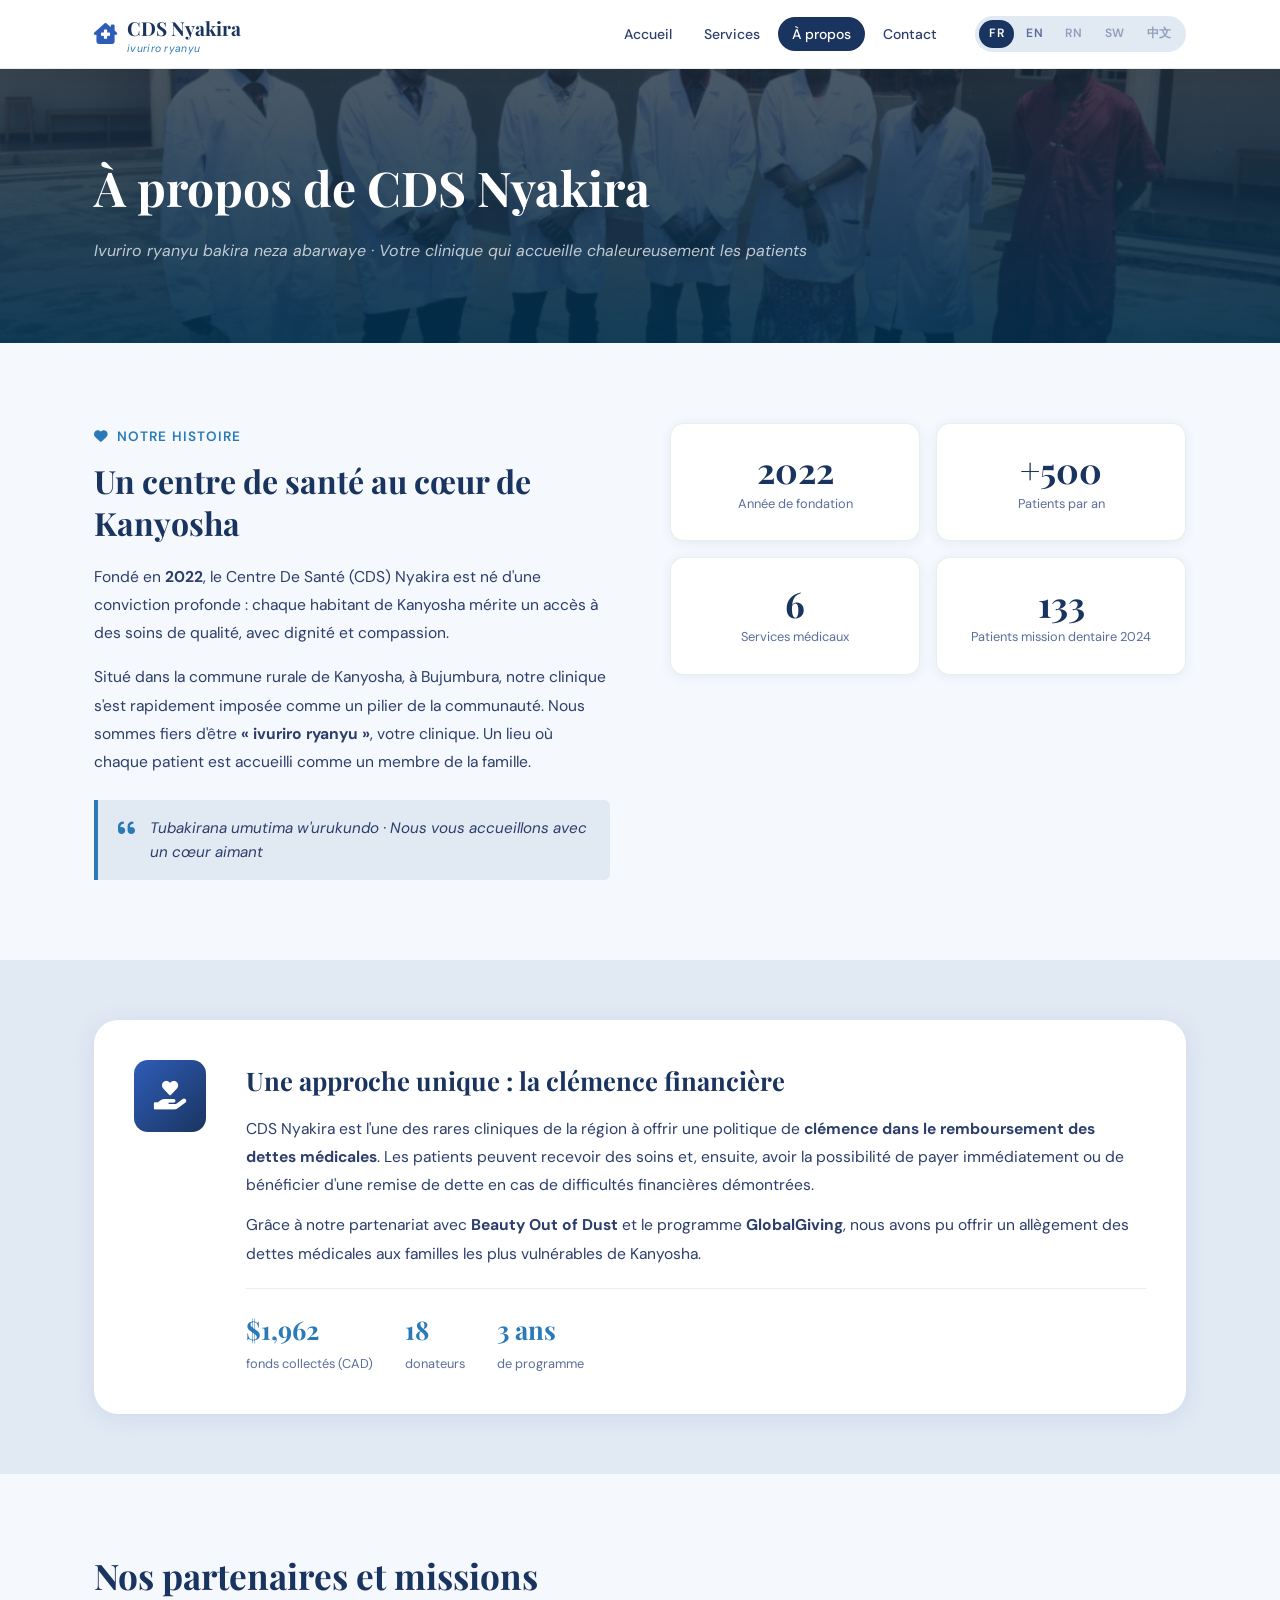
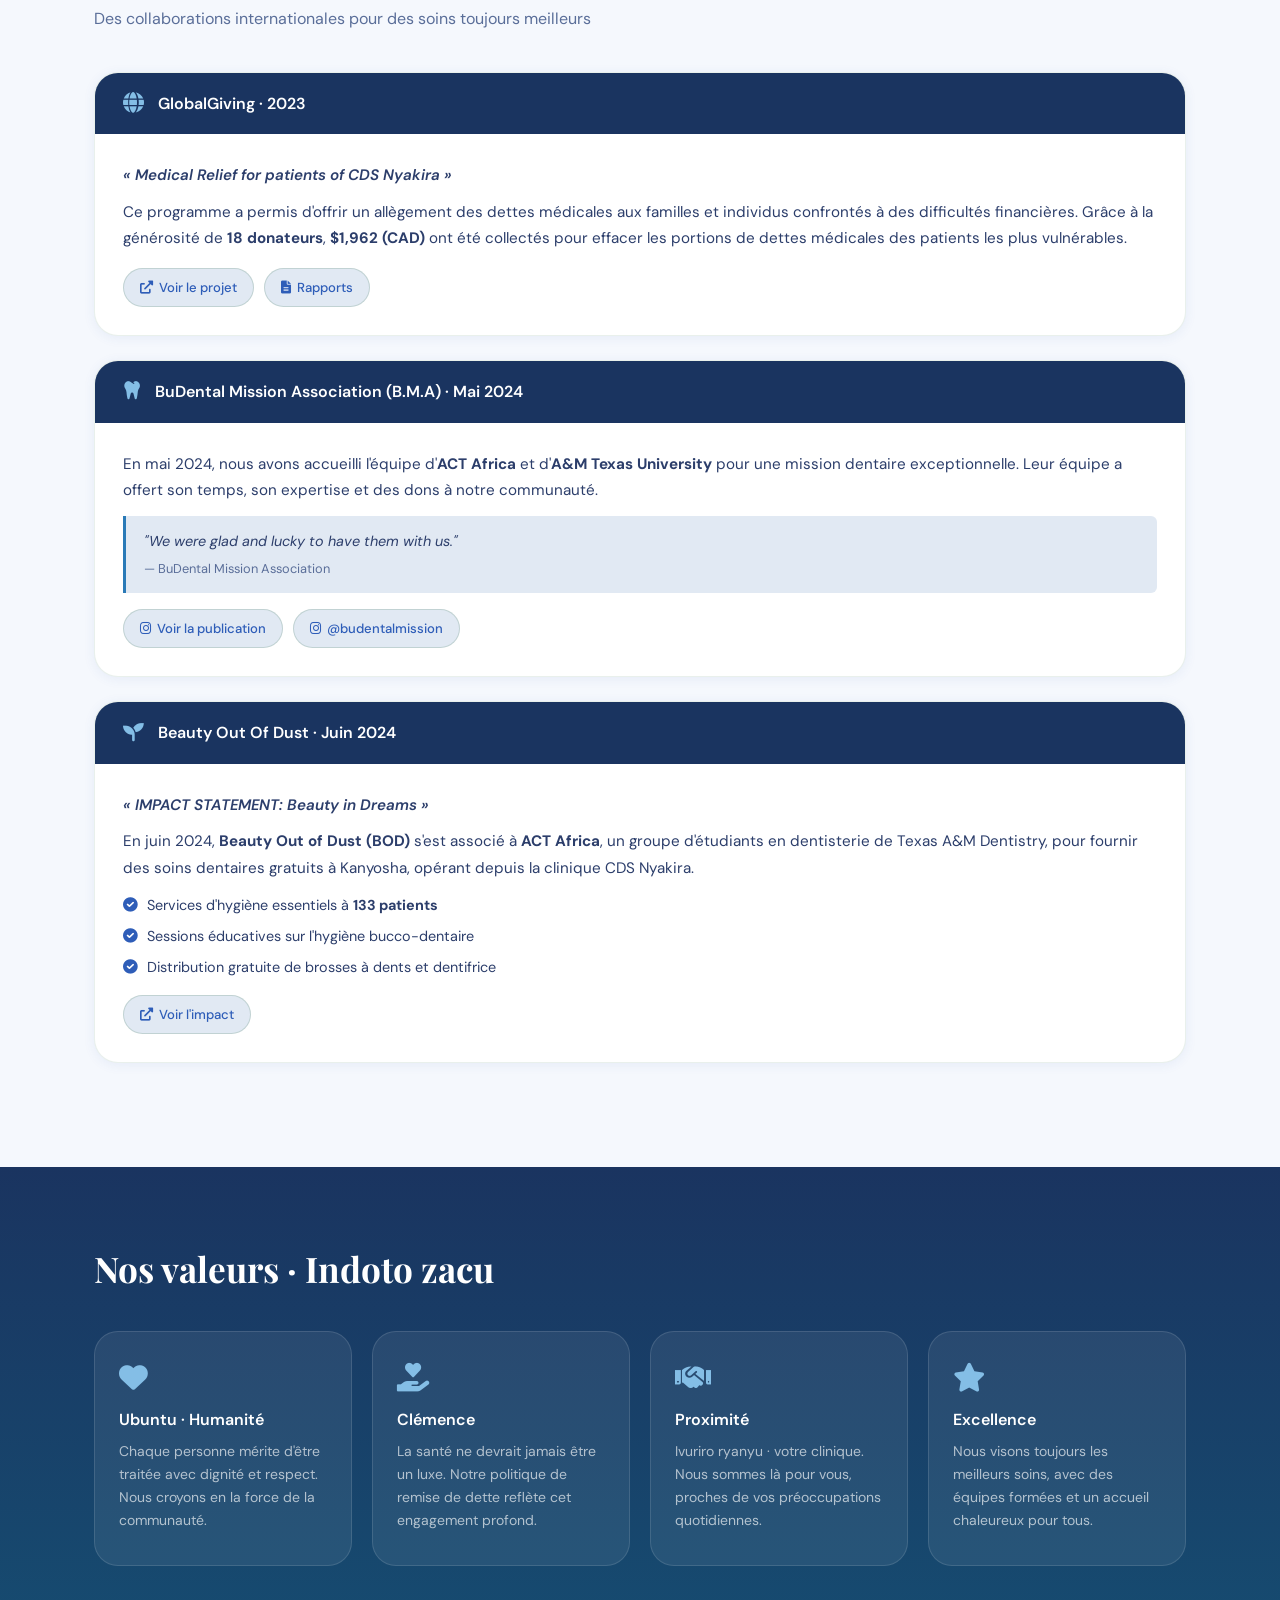
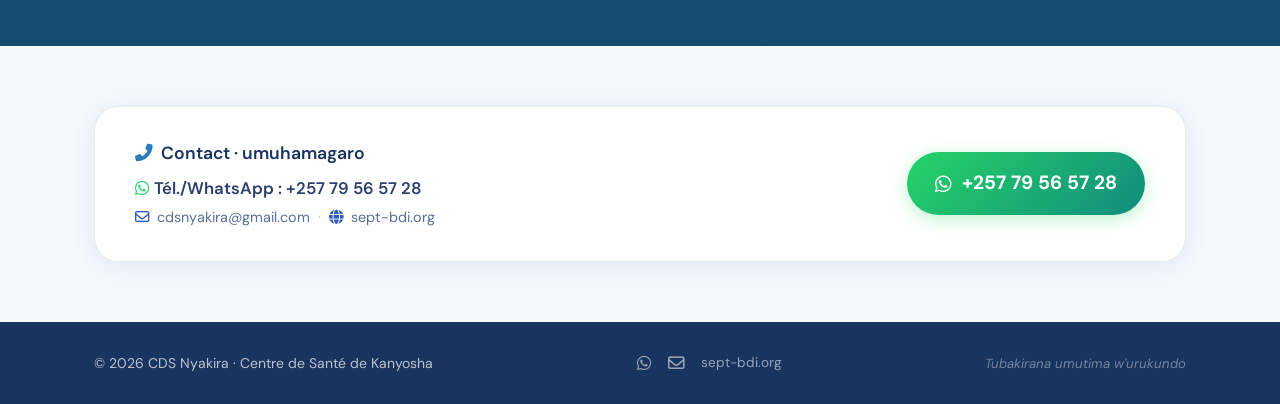
==== commit f3eb93fe: "fix : adjusted phone number site wide" ====
--- a/about.html
+++ b/about.html
@@ -247,7 +247,7 @@
       <div class="contact-band">
         <div class="contact-info">
           <h3><i class="fas fa-phone-alt"></i> Contact · umuhamagaro</h3>
-          <p class="contact-phone"><i class="fab fa-whatsapp"></i> Tél./WhatsApp : 76 86 90 00 · 61 98 55 24</p>
+          <p class="contact-phone"><i class="fab fa-whatsapp"></i> Tél./WhatsApp : +257 79 56 57 28</p>
           <p class="contact-email">
             <i class="far fa-envelope"></i> cdsnyakira@gmail.com
             <span class="separator">·</span>
@@ -255,7 +255,7 @@
           </p>
         </div>
         <div class="contact-highlight">
-          <i class="fab fa-whatsapp"></i> 76 86 90 00
+          <i class="fab fa-whatsapp"></i> +257 79 56 57 28
         </div>
       </div>
     </section>
@@ -267,7 +267,7 @@
     <div class="container footer-content">
       <div>© 2026 CDS Nyakira · Centre de Santé de Kanyosha</div>
       <div class="footer-links">
-        <a href="https://wa.me/25776869000" target="_blank" rel="noopener"><i class="fab fa-whatsapp"></i></a>
+        <a href="https://wa.me/25779565728" target="_blank" rel="noopener"><i class="fab fa-whatsapp"></i></a>
         <a href="mailto:cdsnyakira@gmail.com"><i class="far fa-envelope"></i></a>
         <a href="https://sept-bdi.org" target="_blank" rel="noopener">sept-bdi.org</a>
       </div>
--- a/css/styles.css
+++ b/css/styles.css
@@ -1059,6 +1059,129 @@
      color: rgba(255,255,255,0.40);
      font-size: 0.82rem;
    }
+
+   /**/ 
+   /*─────────────────────── PAGE TEMPORAIRE ───────────────────────*/
+   /* ── Page interne : demande d'informations ──────────────────── */
+   .info-page-header {
+    padding-block: 48px 24px;
+    background: var(--cream-dark);
+  }
+  .page-title-plain {
+    font-family: var(--font-display);
+    font-size: clamp(1.8rem, 4vw, 2.6rem);
+    color: var(--green-deep);
+    margin-bottom: 8px;
+  }
+  .page-title2-plain {
+    font-family: var(--font-display);
+    font-size: clamp(1.8rem, 4vw, 2.6rem);
+    color: var(--green-deep);
+    margin-bottom: 8px;
+    align-items: center;
+  }
+  .page-subtitle-plain {
+    color: var(--text-light);
+    font-size: 1rem;
+    max-width: 640px;
+  }
+  .info-recap-card {
+    background: var(--white);
+    border: 1px solid rgba(46,107,69,0.10);
+    border-radius: var(--radius-lg);
+    padding: 28px 32px;
+    margin-block: 32px;
+    box-shadow: var(--shadow-card);
+  }
+  .info-recap-card h2 {
+    font-family: var(--font-display);
+    color: var(--green-deep);
+    font-size: 1.3rem;
+    margin-bottom: 8px;
+  }
+  .info-recap-card .subtitle {
+    color: var(--text-light);
+    font-size: 0.9rem;
+    margin-bottom: 16px;
+  }
+  .recap-list li {
+    display: flex;
+    align-items: center;
+    gap: 8px;
+    padding: 4px 0;
+    color: var(--text-mid);
+    font-size: 0.95rem;
+  }
+  .recap-list i { color: var(--green-mid); }
+
+  .field-tag {
+    display: inline-block;
+    font-size: 0.68rem;
+    font-weight: 600;
+    padding: 2px 10px;
+    border-radius: var(--radius-pill);
+    text-transform: uppercase;
+    letter-spacing: 0.04em;
+    margin-left: 6px;
+    vertical-align: middle;
+  }
+  .field-tag--required { background: rgba(201,134,42,0.15); color: var(--ochre); }
+  .field-tag--recommended { background: rgba(46,107,69,0.12); color: var(--green-mid); }
+  .field-tag--optional { background: var(--cream-dark); color: var(--text-light); }
+
+  .field-help {
+    font-size: 0.82rem;
+    color: var(--text-light);
+    margin-bottom: 8px;
+  }
+  .info-form-section { padding-bottom: 60px; }
+  .info-form-card {
+    background: var(--white);
+    border: 1px solid rgba(46,107,69,0.10);
+    border-radius: var(--radius-lg);
+    padding: 40px 36px;
+    box-shadow: var(--shadow-soft);
+  }
+  .form-section-block {
+    margin-bottom: 32px;
+    padding-bottom: 24px;
+    border-bottom: 1px solid rgba(46,107,69,0.08);
+  }
+  .form-section-block:last-of-type { border-bottom: none; }
+  .form-section-title {
+    font-family: var(--font-display);
+    color: var(--green-deep);
+    font-size: 1.15rem;
+    margin-bottom: 18px;
+    display: flex;
+    align-items: center;
+    gap: 8px;
+  }
+  /* ── Branding Grosse-Tête Média (page interne) ───────────────── */
+  .gt-logo {
+    display: flex;
+    align-items: center;
+    gap: 10px;
+  }
+  .gt-logo img {
+    height: 32px;
+    width: auto;
+  }
+  .footer .gt-logo {
+    gap: 8px;
+  }
+  .footer .gt-logo img {
+    height: 20px;
+    opacity: 0.85;
+  }
+  .gps-video-btn {
+    margin-bottom: 16px;
+    font-size: 0.85rem;
+    padding: 10px 20px;
+  }
+ /*─────────────────────── PAGE TEMPORAIRE ───────────────────────*/
+ /* ── ──────────────────── ──────────────── ──────────────────── */
+ /**/
    
    /* ── Notification Toast ────────────────────────────────────── */
    .notification {
@@ -1104,6 +1227,7 @@
    }
    .menu-toggle span {
      display: block;
+     width: 100%;
      height: 2px;
      background: var(--green-deep);
      border-radius: 2px;
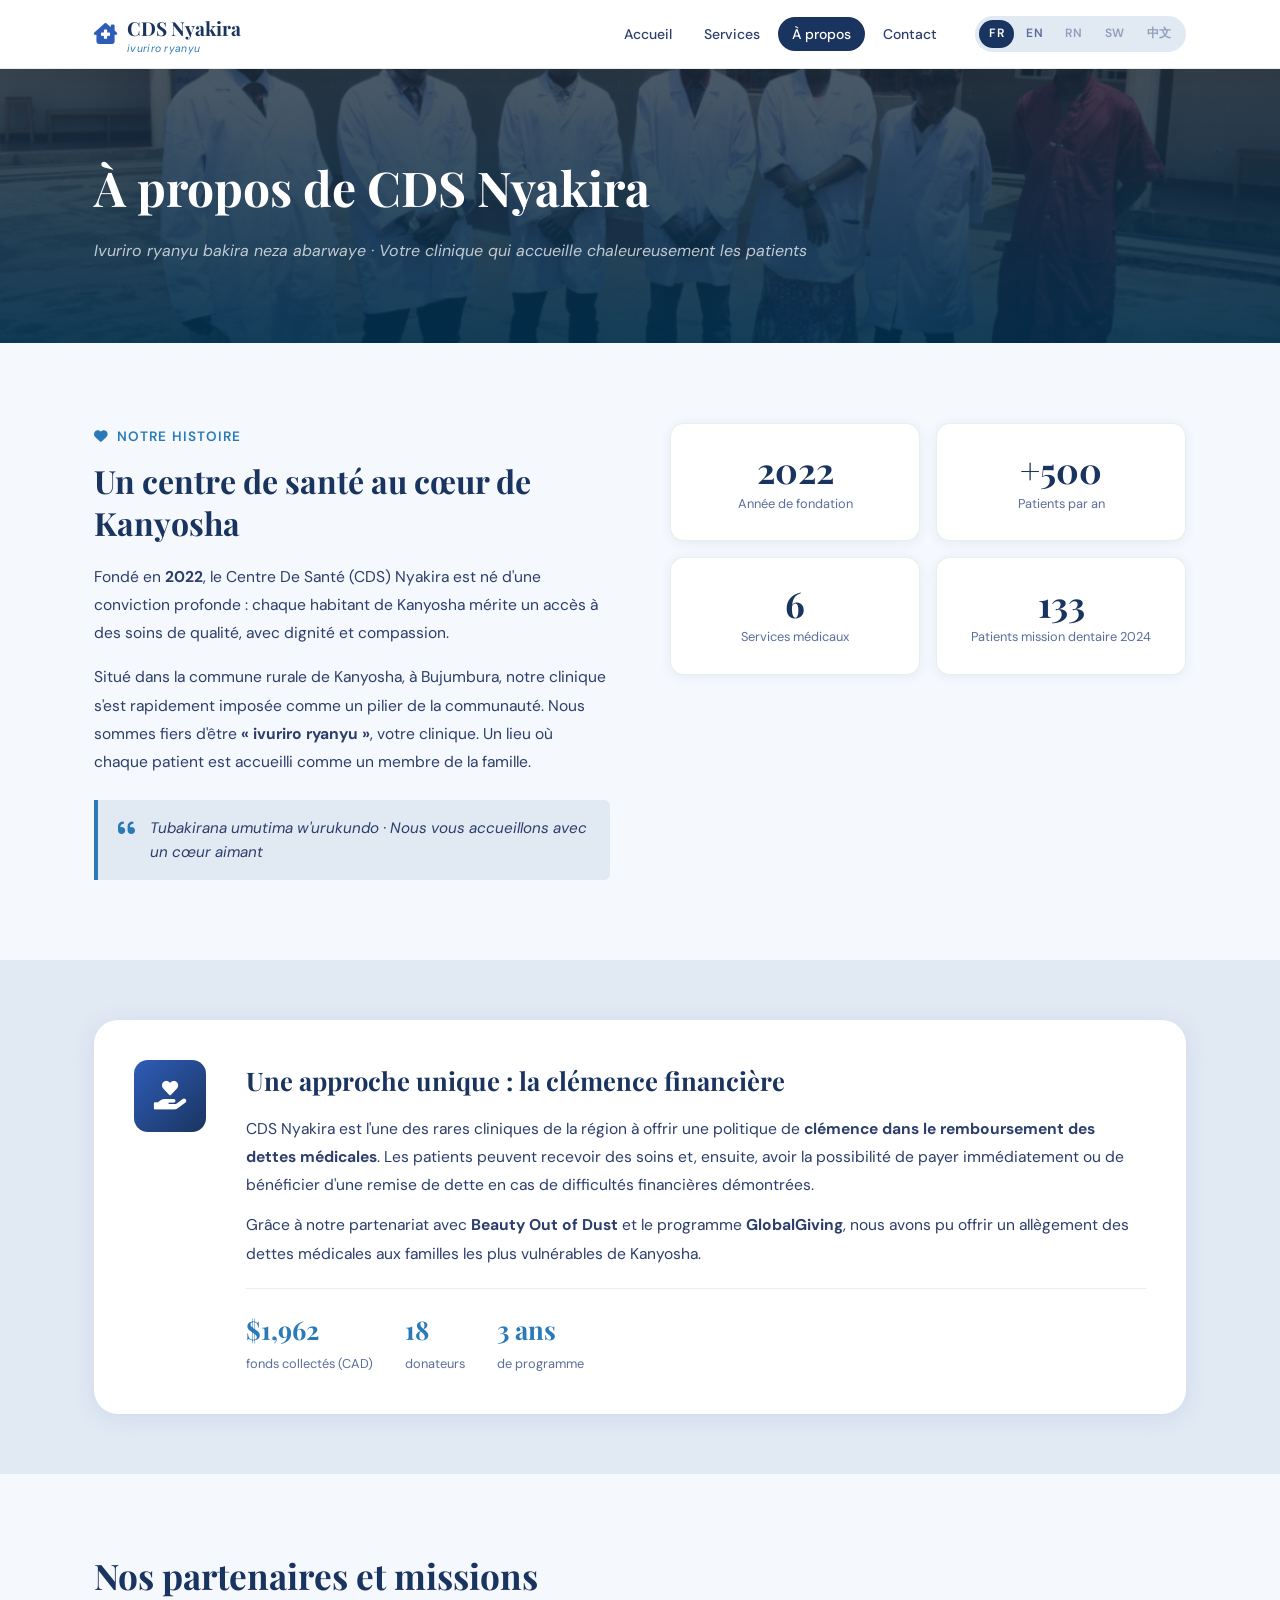
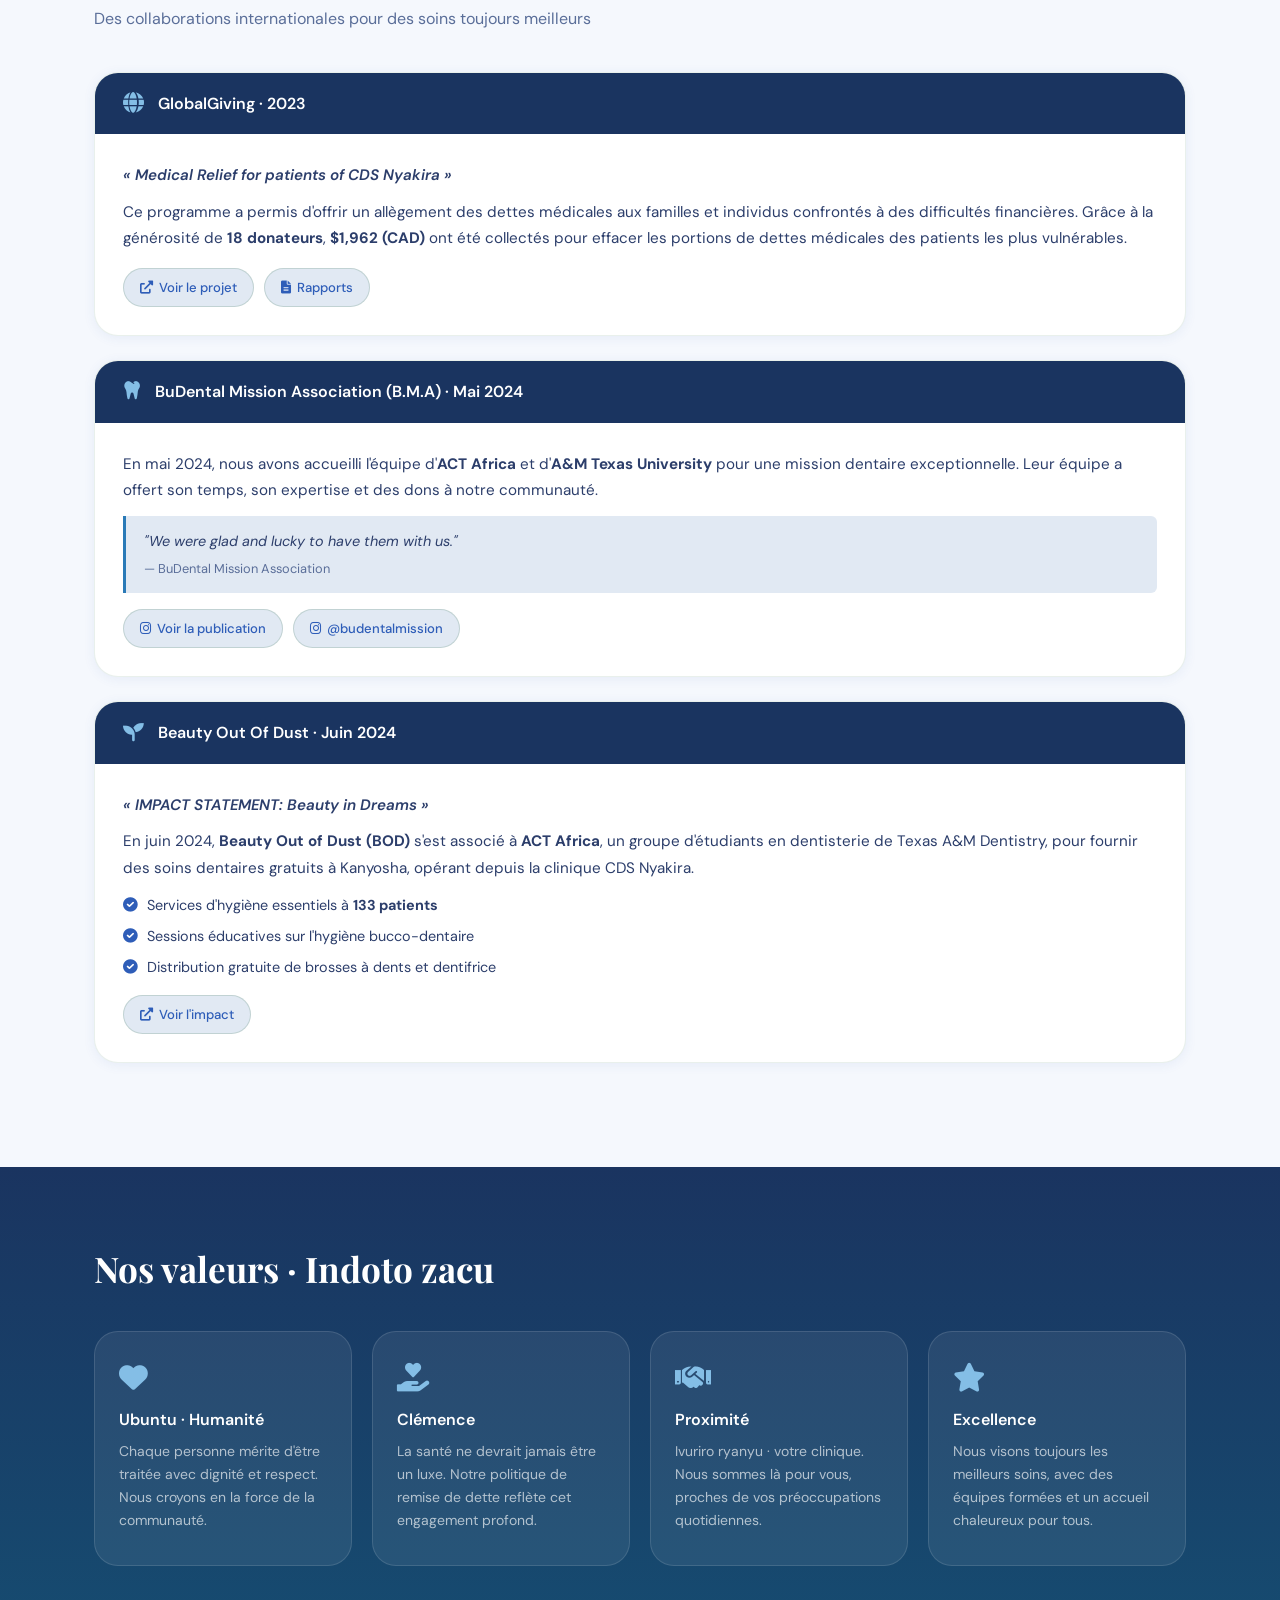
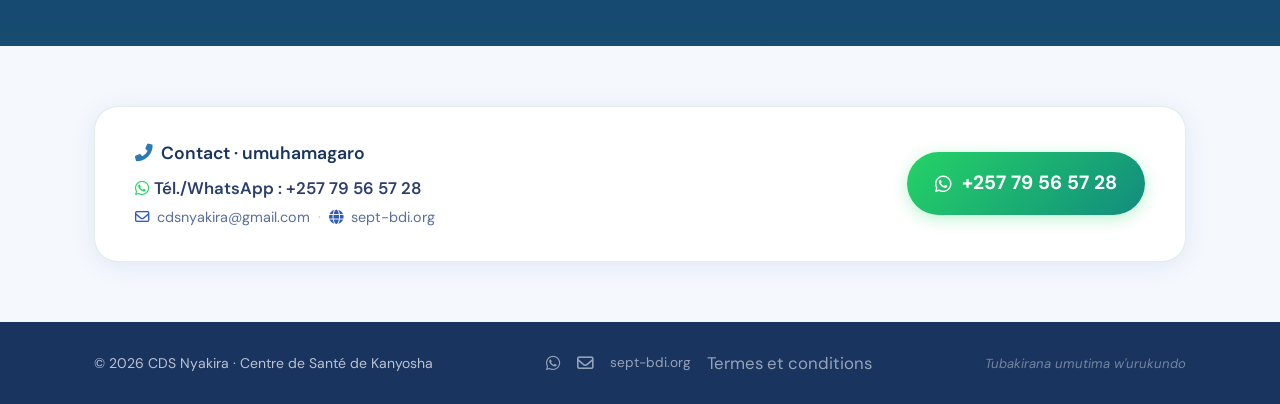
==== commit 15404e67: "feat: heures d'ouverture, lien T&C footer, banderole en webp - Ajout du bouton Ouvert 24h7jours (her" ====
--- a/about.html
+++ b/about.html
@@ -267,9 +267,10 @@
     <div class="container footer-content">
       <div>© 2026 CDS Nyakira · Centre de Santé de Kanyosha</div>
       <div class="footer-links">
-        <a href="https://wa.me/25779565728" target="_blank" rel="noopener"><i class="fab fa-whatsapp"></i></a>
-        <a href="mailto:cdsnyakira@gmail.com"><i class="far fa-envelope"></i></a>
+        <a href="https://wa.me/25779565728" target="_blank" rel="noopener" aria-label="WhatsApp"><i class="fab fa-whatsapp"></i></a>
+        <a href="mailto:cdsnyakira@gmail.com" aria-label="Email"><i class="far fa-envelope"></i></a>
         <a href="https://sept-bdi.org" target="_blank" rel="noopener">sept-bdi.org</a>
+        <a href="termes-et-conditions.html" aria-label="Termes et conditions">Termes et conditions</a>
       </div>
       <div class="footer-motto">Tubakirana umutima w'urukundo</div>
     </div>
